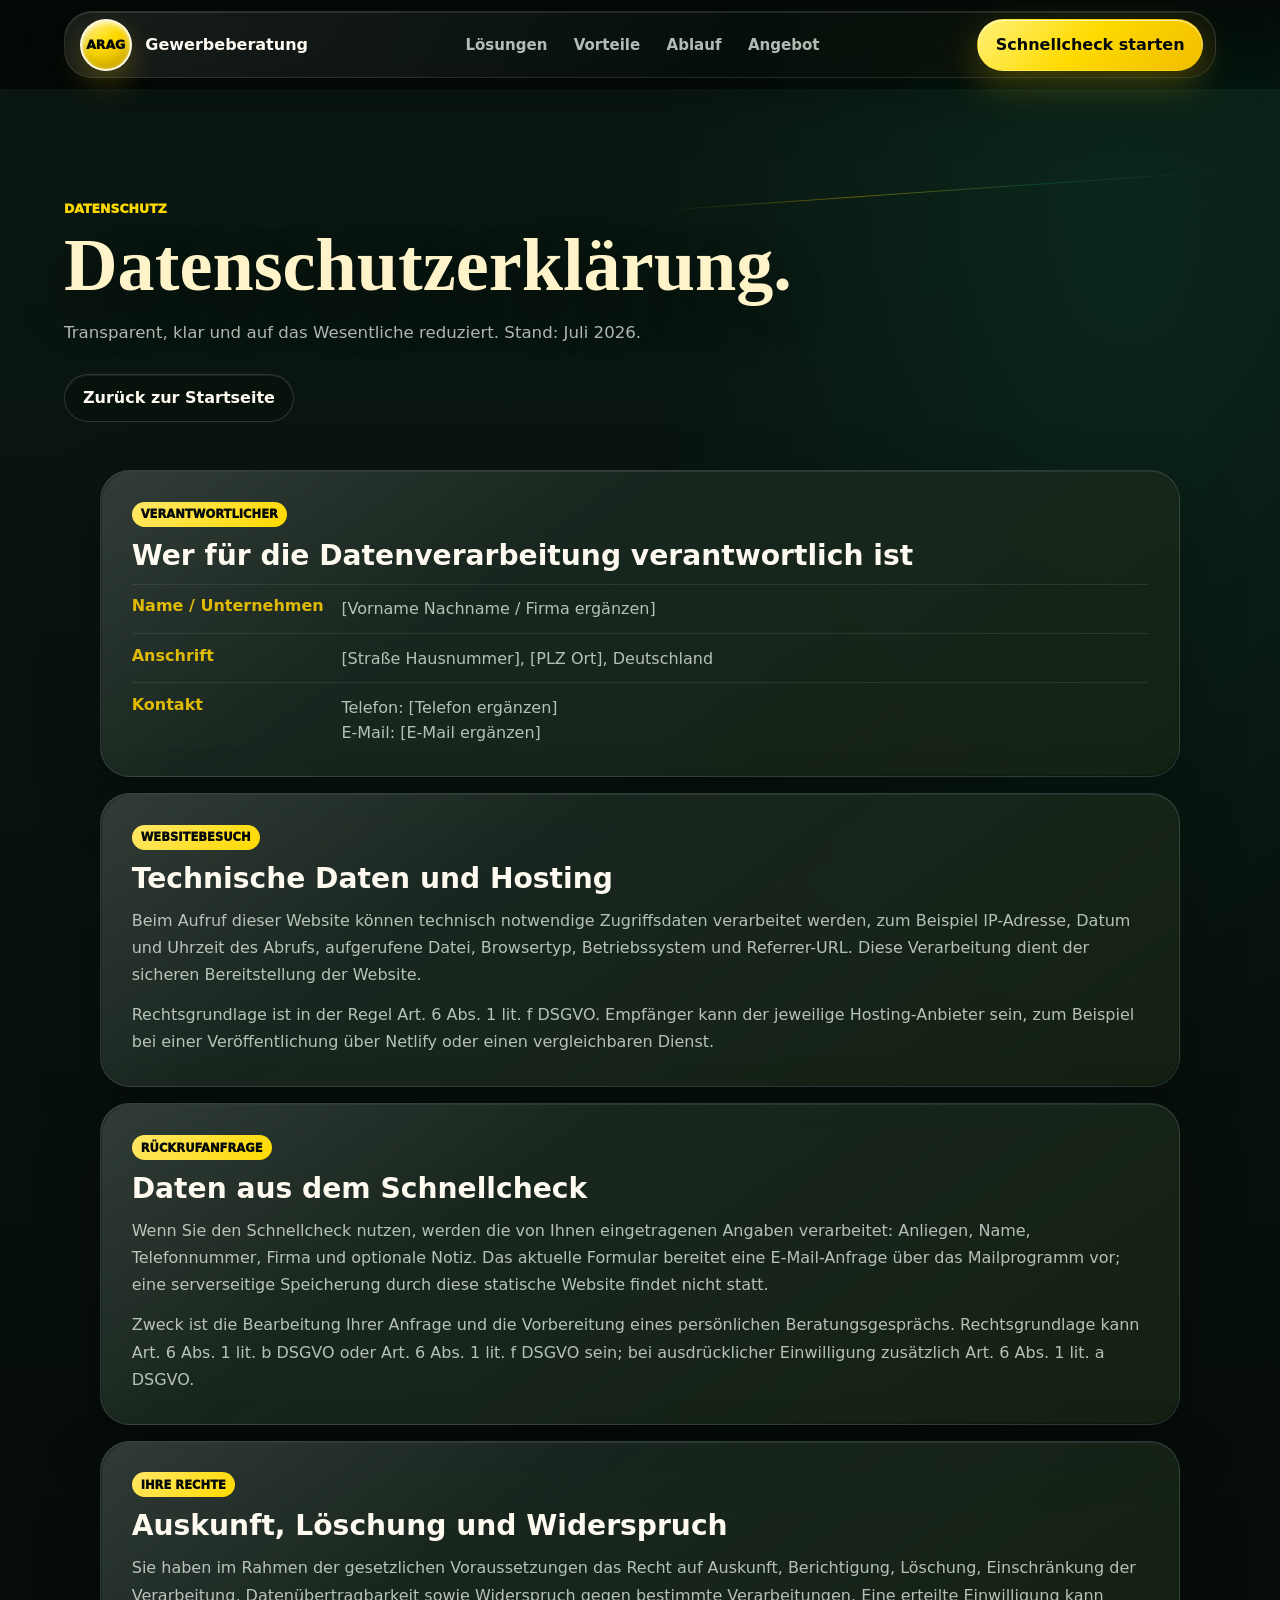
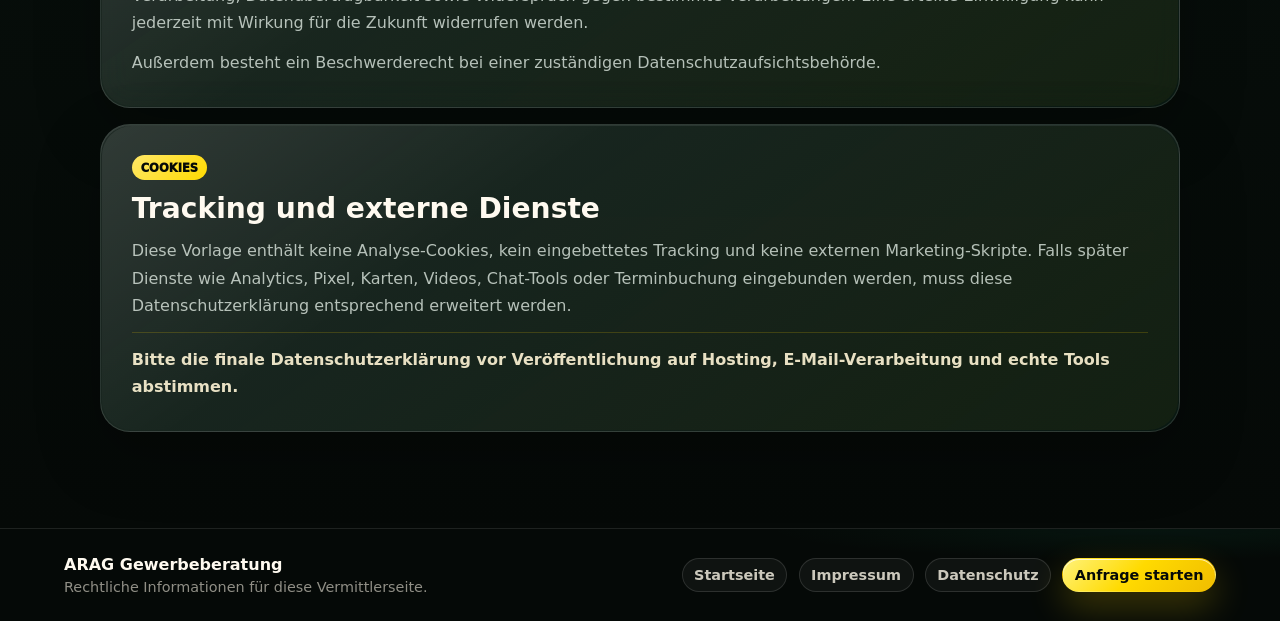
==== datenschutz.html @ 994d126a "Add files via upload" ====
<!doctype html>
<html lang="de">
  <head>
    <meta charset="utf-8" />
    <meta name="viewport" content="width=device-width, initial-scale=1" />
    <title>Datenschutz | ARAG Gewerbeberatung</title>
    <meta name="description" content="Datenschutzhinweise der ARAG Gewerbeberatung für Websitebesuch und Rückrufanfrage." />
    <link rel="icon" href="data:," />
    <link rel="stylesheet" href="styles.css" />
    <script>document.documentElement.classList.add("js");</script>
  </head>
  <body class="legal-page">
    <header class="site-header" data-elevate>
      <nav class="nav" aria-label="Hauptnavigation">
        <a class="brand" href="index.html#start" aria-label="Startseite">
          <span class="brand-mark">ARAG</span>
          <span class="brand-copy">Gewerbeberatung</span>
        </a>
        <button class="menu-toggle" type="button" aria-expanded="false" aria-controls="nav-links" aria-label="Menü öffnen">
          <span></span>
          <span></span>
          <span></span>
        </button>
        <div class="nav-links" id="nav-links">
          <a href="index.html#loesungen">Lösungen</a>
          <a href="index.html#vorteile">Vorteile</a>
          <a href="index.html#ablauf">Ablauf</a>
          <a href="index.html#anfrage">Angebot</a>
        </div>
        <a class="nav-cta" href="index.html#anfrage">Schnellcheck starten</a>
      </nav>
    </header>

    <main class="legal-main">
      <section class="legal-hero" aria-labelledby="legal-title">
        <p class="eyebrow reveal">Datenschutz</p>
        <h1 id="legal-title" class="reveal">Datenschutzerklärung.</h1>
        <p class="reveal">Transparent, klar und auf das Wesentliche reduziert. Stand: Juli 2026.</p>
        <a class="button ghost reveal" href="index.html#start">Zurück zur Startseite</a>
      </section>

      <section class="legal-content" aria-label="Datenschutzhinweise">
        <div class="legal-shell">
          <article class="legal-card reveal">
            <span class="legal-kicker">Verantwortlicher</span>
            <h2>Wer für die Datenverarbeitung verantwortlich ist</h2>
            <dl class="legal-list">
              <div><dt>Name / Unternehmen</dt><dd>[Vorname Nachname / Firma ergänzen]</dd></div>
              <div><dt>Anschrift</dt><dd>[Straße Hausnummer], [PLZ Ort], Deutschland</dd></div>
              <div><dt>Kontakt</dt><dd>Telefon: [Telefon ergänzen]<br />E-Mail: [E-Mail ergänzen]</dd></div>
            </dl>
          </article>

          <article class="legal-card reveal">
            <span class="legal-kicker">Websitebesuch</span>
            <h2>Technische Daten und Hosting</h2>
            <p>Beim Aufruf dieser Website können technisch notwendige Zugriffsdaten verarbeitet werden, zum Beispiel IP-Adresse, Datum und Uhrzeit des Abrufs, aufgerufene Datei, Browsertyp, Betriebssystem und Referrer-URL. Diese Verarbeitung dient der sicheren Bereitstellung der Website.</p>
            <p>Rechtsgrundlage ist in der Regel Art. 6 Abs. 1 lit. f DSGVO. Empfänger kann der jeweilige Hosting-Anbieter sein, zum Beispiel bei einer Veröffentlichung über Netlify oder einen vergleichbaren Dienst.</p>
          </article>

          <article class="legal-card reveal">
            <span class="legal-kicker">Rückrufanfrage</span>
            <h2>Daten aus dem Schnellcheck</h2>
            <p>Wenn Sie den Schnellcheck nutzen, werden die von Ihnen eingetragenen Angaben verarbeitet: Anliegen, Name, Telefonnummer, Firma und optionale Notiz. Das aktuelle Formular bereitet eine E-Mail-Anfrage über das Mailprogramm vor; eine serverseitige Speicherung durch diese statische Website findet nicht statt.</p>
            <p>Zweck ist die Bearbeitung Ihrer Anfrage und die Vorbereitung eines persönlichen Beratungsgesprächs. Rechtsgrundlage kann Art. 6 Abs. 1 lit. b DSGVO oder Art. 6 Abs. 1 lit. f DSGVO sein; bei ausdrücklicher Einwilligung zusätzlich Art. 6 Abs. 1 lit. a DSGVO.</p>
          </article>

          <article class="legal-card reveal">
            <span class="legal-kicker">Ihre Rechte</span>
            <h2>Auskunft, Löschung und Widerspruch</h2>
            <p>Sie haben im Rahmen der gesetzlichen Voraussetzungen das Recht auf Auskunft, Berichtigung, Löschung, Einschränkung der Verarbeitung, Datenübertragbarkeit sowie Widerspruch gegen bestimmte Verarbeitungen. Eine erteilte Einwilligung kann jederzeit mit Wirkung für die Zukunft widerrufen werden.</p>
            <p>Außerdem besteht ein Beschwerderecht bei einer zuständigen Datenschutzaufsichtsbehörde.</p>
          </article>

          <article class="legal-card reveal">
            <span class="legal-kicker">Cookies</span>
            <h2>Tracking und externe Dienste</h2>
            <p>Diese Vorlage enthält keine Analyse-Cookies, kein eingebettetes Tracking und keine externen Marketing-Skripte. Falls später Dienste wie Analytics, Pixel, Karten, Videos, Chat-Tools oder Terminbuchung eingebunden werden, muss diese Datenschutzerklärung entsprechend erweitert werden.</p>
            <p class="legal-note">Bitte die finale Datenschutzerklärung vor Veröffentlichung auf Hosting, E-Mail-Verarbeitung und echte Tools abstimmen.</p>
          </article>
        </div>
      </section>
    </main>

    <footer class="site-footer" id="kontakt">
      <div>
        <strong>ARAG Gewerbeberatung</strong>
        <span>Rechtliche Informationen für diese Vermittlerseite.</span>
      </div>
      <nav class="footer-links" aria-label="Rechtliches und Kontakt">
        <a href="index.html#start">Startseite</a>
        <a href="impressum.html">Impressum</a>
        <a href="datenschutz.html">Datenschutz</a>
        <a class="footer-cta" href="index.html#anfrage">Anfrage starten</a>
      </nav>
    </footer>

    <script src="script.js"></script>
  </body>
</html>
---- styles.css ----
:root {
  --yellow: #ffd200;
  --yellow-deep: #d7ad00;
  --ink: #080b0a;
  --night: #101412;
  --charcoal: #171d1a;
  --graphite: #202724;
  --forest: #243c34;
  --bronze: #9f8550;
  --paper: #f5f0e2;
  --paper-soft: #e6ddc8;
  --champagne: #fff5d6;
  --muted: rgba(245, 240, 226, 0.68);
  --muted-dark: rgba(8, 11, 10, 0.62);
  --line: rgba(245, 240, 226, 0.13);
  --line-dark: rgba(8, 11, 10, 0.13);
  --danger: #b3544b;
  --shadow: 0 28px 90px rgba(0, 0, 0, 0.36);
  --deep-shadow: 0 38px 120px rgba(0, 0, 0, 0.48);
  --metal-shadow: inset 0 1px 0 rgba(255, 255, 255, 0.1), 0 28px 90px rgba(0, 0, 0, 0.32);
  --form-shadow: 0 34px 110px rgba(0, 0, 0, 0.44);
  --glass: rgba(245, 240, 226, 0.068);
  --glass-strong: rgba(245, 240, 226, 0.105);
  --gold-line: rgba(255, 210, 0, 0.32);
  --radius: 22px;
  --radius-lg: 34px;
  --radius-xl: 46px;
  --page-progress-scale: 0;
}

* {
  box-sizing: border-box;
}

html {
  scroll-behavior: smooth;
}

body {
  position: relative;
  min-height: 100vh;
  margin: 0;
  color: var(--paper);
  background:
    linear-gradient(115deg, rgba(255, 210, 0, 0.07), transparent 18rem),
    linear-gradient(245deg, rgba(155, 34, 45, 0.08), transparent 28rem),
    linear-gradient(180deg, #060807 0%, #111713 38%, #080b0a 100%);
  font-family: Inter, ui-sans-serif, system-ui, -apple-system, BlinkMacSystemFont, "Segoe UI", sans-serif;
  letter-spacing: 0;
}

body::before {
  position: fixed;
  inset: 0;
  z-index: 0;
  content: "";
  pointer-events: none;
  background:
    linear-gradient(120deg, transparent 0 36%, rgba(255, 210, 0, 0.022) 36% 36.25%, transparent 36.25% 100%),
    linear-gradient(150deg, transparent 0 58%, rgba(245, 240, 226, 0.022) 58% 58.16%, transparent 58.16% 100%),
    repeating-linear-gradient(90deg, rgba(245, 240, 226, 0.012) 0 1px, transparent 1px 108px);
  background-position: 0 0;
  opacity: 0.28;
  animation: ambientDrift 18s ease-in-out infinite alternate;
  mask-image: linear-gradient(180deg, rgba(0, 0, 0, 0.86), rgba(0, 0, 0, 0.26));
}

main,
.site-footer,
.sticky-cta {
  position: relative;
  z-index: 1;
}

a {
  color: inherit;
  text-decoration: none;
}

button,
input,
select,
textarea {
  font: inherit;
  letter-spacing: 0;
}

button {
  cursor: pointer;
}

img {
  display: block;
  max-width: 100%;
}

.site-header {
  position: sticky;
  top: 0;
  z-index: 20;
  padding: 0.7rem 5vw;
  border-bottom: 0;
  background: linear-gradient(180deg, rgba(8, 11, 10, 0.82), rgba(8, 11, 10, 0.32));
  backdrop-filter: blur(18px);
  transition: background 180ms ease, box-shadow 180ms ease, padding 180ms ease;
}

.site-header.is-elevated {
  background: linear-gradient(180deg, rgba(8, 11, 10, 0.96), rgba(8, 11, 10, 0.64));
  box-shadow: 0 18px 52px rgba(0, 0, 0, 0.32);
}

.nav {
  display: grid;
  grid-template-columns: auto 1fr auto;
  align-items: center;
  gap: 2rem;
  min-height: 66px;
  padding: 0.42rem 0.72rem 0.42rem 0.92rem;
  border: 1px solid rgba(245, 240, 226, 0.12);
  border-radius: 999px;
  background:
    linear-gradient(135deg, rgba(245, 240, 226, 0.085), rgba(245, 240, 226, 0.028)),
    rgba(8, 11, 10, 0.66);
  box-shadow: var(--metal-shadow);
}

.brand {
  display: inline-flex;
  align-items: center;
  gap: 0.85rem;
  min-width: 0;
  font-weight: 880;
}

.brand-mark {
  display: inline-grid;
  place-items: center;
  width: 52px;
  height: 52px;
  border: 2px solid rgba(255, 250, 230, 0.95);
  border-radius: 50%;
  color: var(--ink);
  background: linear-gradient(145deg, #fff1a8 0%, var(--yellow) 46%, #d7ad00 100%);
  box-shadow: inset 0 2px 5px rgba(255, 255, 255, 0.7), inset 0 -7px 14px rgba(8, 11, 10, 0.16), 0 18px 38px rgba(255, 210, 0, 0.2);
  font-size: 0.78rem;
  font-weight: 950;
}

.brand-copy {
  color: var(--paper);
}

.nav-links {
  display: flex;
  justify-content: center;
  gap: 1.65rem;
  color: rgba(245, 240, 226, 0.7);
  font-size: 0.94rem;
  font-weight: 760;
}

.nav-links a {
  padding: 0.65rem 0;
}

.nav-links a:hover {
  color: var(--yellow);
}

.button,
.nav-cta {
  position: relative;
  display: inline-flex;
  align-items: center;
  justify-content: center;
  min-height: 48px;
  padding: 0.86rem 1.12rem;
  overflow: hidden;
  border: 1px solid transparent;
  border-radius: 999px;
  font-weight: 860;
  transform: translateZ(0);
  transition: transform 180ms ease, box-shadow 180ms ease, background 180ms ease, border-color 180ms ease;
}

.button::before,
.nav-cta::before {
  position: absolute;
  inset: 1px auto 1px -45%;
  width: 42%;
  content: "";
  background: linear-gradient(90deg, transparent, rgba(255, 255, 255, 0.48), transparent);
  transform: skewX(-18deg);
  transition: transform 520ms ease;
}

.button.primary,
.nav-cta {
  color: var(--ink);
  background: linear-gradient(135deg, #fff2a8, var(--yellow) 48%, #d9ae00);
  box-shadow: inset 0 1px 0 rgba(255, 255, 255, 0.62), 0 18px 42px rgba(255, 210, 0, 0.22);
}

.button.ghost {
  color: var(--paper);
  border-color: rgba(245, 240, 226, 0.16);
  background: linear-gradient(135deg, rgba(245, 240, 226, 0.09), rgba(245, 240, 226, 0.035));
  box-shadow: inset 0 1px 0 rgba(255, 255, 255, 0.07);
}

.button:hover,
.nav-cta:hover {
  transform: translateY(-2px);
}

.button:hover::before,
.nav-cta:hover::before {
  transform: translateX(360%) skewX(-18deg);
}

.button:focus-visible,
.nav-cta:focus-visible,
.brand:focus-visible,
.choice:focus-visible,
.toggle:focus-visible,
.menu-toggle:focus-visible,
input:focus-visible,
select:focus-visible,
textarea:focus-visible,
summary:focus-visible {
  outline: 3px solid rgba(255, 210, 0, 0.62);
  outline-offset: 3px;
}

.menu-toggle {
  display: none;
  width: 46px;
  height: 46px;
  padding: 0;
  border: 1px solid var(--line);
  border-radius: 18px;
  background: rgba(245, 240, 226, 0.08);
}

.menu-toggle span {
  display: block;
  width: 20px;
  height: 2px;
  margin: 4px auto;
  background: var(--paper);
}

.hero {
  position: relative;
  min-height: calc(100svh - 78px);
  padding: 5.2rem 5vw 4rem;
  overflow: hidden;
  isolation: isolate;
  perspective: 1200px;
}

.hero::before {
  position: absolute;
  top: 15%;
  right: -2vw;
  z-index: -1;
  width: min(390px, 30vw);
  height: min(470px, 54vh);
  content: "";
  border: 1px solid rgba(255, 210, 0, 0.18);
  border-radius: 48px;
  background:
    linear-gradient(135deg, rgba(255, 210, 0, 0.1), transparent 28%),
    linear-gradient(155deg, rgba(245, 240, 226, 0.09), rgba(245, 240, 226, 0.018));
  box-shadow: inset 0 1px 0 rgba(255, 255, 255, 0.1), 0 42px 120px rgba(0, 0, 0, 0.34);
  opacity: 0.22;
  pointer-events: none;
  transform: rotateY(-25deg) rotateX(8deg) translate3d(0, 0, 0);
  animation: floatPlate 8s ease-in-out infinite;
}

.hero::after {
  position: absolute;
  right: 0;
  bottom: 0;
  left: 0;
  z-index: -1;
  height: 36%;
  content: "";
  background: linear-gradient(180deg, transparent, rgba(8, 11, 10, 0.84));
  pointer-events: none;
}

.hero-picture,
.hero-picture img,
.hero-shade {
  position: absolute;
  inset: 0;
}

.hero-picture {
  z-index: -3;
}

.hero-picture img {
  width: 100%;
  height: 100%;
  object-fit: cover;
  object-position: 67% 66%;
  filter: saturate(0.95) contrast(1.03);
  animation: heroBreath 18s ease-in-out infinite alternate;
}

.hero-shade {
  z-index: -2;
  background:
    linear-gradient(90deg, rgba(8, 11, 10, 0.96) 0%, rgba(8, 11, 10, 0.82) 42%, rgba(8, 11, 10, 0.4) 72%, rgba(8, 11, 10, 0.14) 100%),
    linear-gradient(0deg, rgba(8, 11, 10, 0.76), transparent 52%);
}

.hero-grid {
  display: grid;
  grid-template-columns: minmax(0, 0.58fr) minmax(280px, 0.34fr);
  gap: 2rem;
  align-items: center;
  min-height: calc(100svh - 180px);
}

.hero-content {
  width: min(760px, 100%);
}

.eyebrow {
  margin: 0 0 1rem;
  color: var(--yellow);
  font-size: 0.78rem;
  font-weight: 950;
  text-transform: uppercase;
}

.hero h1,
.section h2,
.hero-panel h2 {
  margin: 0;
  font-family: "Bodoni 72", Didot, "Iowan Old Style", Georgia, "Times New Roman", serif;
  font-weight: 650;
  letter-spacing: 0;
}

.hero h1 {
  max-width: 10.6ch;
  color: var(--champagne);
  font-size: clamp(3.4rem, 6.6vw, 7.15rem);
  line-height: 0.88;
  text-shadow: 0 18px 54px rgba(0, 0, 0, 0.56), 0 1px 0 rgba(255, 255, 255, 0.12);
  text-wrap: balance;
}

.hero-lead {
  max-width: 32rem;
  margin: 1.2rem 0 0;
  color: rgba(245, 240, 226, 0.78);
  font-size: clamp(1.05rem, 1.7vw, 1.18rem);
  line-height: 1.45;
}

.hero-actions {
  display: flex;
  flex-wrap: wrap;
  gap: 0.8rem;
  margin-top: 2rem;
}

.hero-facts {
  display: flex;
  flex-wrap: wrap;
  gap: 0.5rem;
  margin-top: 1.35rem;
}

.hero-facts span {
  padding: 0.46rem 0.68rem;
  border: 1px solid var(--line);
  border-radius: 999px;
  color: rgba(245, 240, 226, 0.82);
  background: rgba(245, 240, 226, 0.06);
  font-size: 0.86rem;
  font-weight: 760;
}

.hero-panel {
  position: relative;
  display: flex;
  flex-direction: column;
  justify-content: center;
  padding: 1.25rem;
  overflow: hidden;
  border: 1px solid rgba(245, 240, 226, 0.16);
  border-radius: var(--radius-lg);
  background:
    linear-gradient(145deg, rgba(245, 240, 226, 0.14), rgba(245, 240, 226, 0.04)),
    rgba(17, 22, 19, 0.66);
  box-shadow: var(--deep-shadow);
  backdrop-filter: blur(22px);
  transform-style: preserve-3d;
}

.hero-panel::before {
  position: absolute;
  inset: 0;
  content: "";
  border-radius: inherit;
  background: linear-gradient(120deg, transparent 0%, rgba(255, 210, 0, 0.12) 38%, transparent 72%);
  transform: translateX(-120%);
  animation: panelShine 7s ease-in-out infinite;
  pointer-events: none;
}

.hero-panel span,
.summary-pill {
  display: inline-flex;
  width: fit-content;
  margin-bottom: 0.9rem;
  padding: 0.34rem 0.56rem;
  border-radius: 999px;
  color: var(--ink);
  background: var(--yellow);
  font-size: 0.72rem;
  font-weight: 950;
  text-transform: uppercase;
}

.hero-panel h2 {
  position: relative;
  font-size: 1.82rem;
  line-height: 1.05;
}

.hero-panel-stats {
  position: relative;
  display: grid;
  grid-template-columns: repeat(2, minmax(0, 1fr));
  gap: 0.65rem;
  margin: 1.15rem 0;
}

.hero-panel-stats strong {
  display: flex;
  align-items: center;
  min-height: 74px;
  padding: 0.85rem;
  border: 1px solid var(--line);
  border-radius: 20px;
  color: rgba(245, 240, 226, 0.86);
  background: rgba(245, 240, 226, 0.055);
  font-size: 0.92rem;
  line-height: 1.25;
}

.hero-panel a {
  position: relative;
  display: inline-flex;
  color: var(--yellow);
  font-weight: 920;
}

.trust-band {
  position: relative;
  z-index: 3;
  display: grid;
  grid-template-columns: repeat(3, minmax(0, 1fr));
  gap: 0.78rem;
  width: min(1760px, calc(100% - 10vw));
  margin: -2.25rem auto 0;
  padding: 0.78rem;
  border: 1px solid rgba(245, 240, 226, 0.14);
  border-radius: var(--radius-xl);
  background:
    linear-gradient(135deg, rgba(245, 240, 226, 0.1), rgba(245, 240, 226, 0.028)),
    rgba(16, 20, 18, 0.84);
  box-shadow: var(--metal-shadow);
  backdrop-filter: blur(20px);
  transform: translateZ(0);
}

.trust-item {
  position: relative;
  display: flex;
  flex-direction: column;
  justify-content: center;
  min-height: 118px;
  padding: 1.25rem;
  overflow: hidden;
  border: 1px solid rgba(245, 240, 226, 0.09);
  border-radius: calc(var(--radius-lg) - 8px);
  background: linear-gradient(135deg, rgba(245, 240, 226, 0.082), rgba(245, 240, 226, 0.03));
}

.trust-item::before {
  position: absolute;
  inset: 0;
  content: "";
  background: linear-gradient(125deg, rgba(255, 210, 0, 0.11), transparent 38%, rgba(255, 255, 255, 0.04));
  opacity: 0;
  transition: opacity 220ms ease;
  pointer-events: none;
}

.trust-item:hover::before {
  opacity: 1;
}

.trust-item:last-child {
  border-right: 1px solid rgba(245, 240, 226, 0.075);
}

.trust-item strong {
  display: block;
  margin-bottom: 0.42rem;
  color: var(--paper);
  font-size: 1.05rem;
}

.trust-item span {
  color: var(--muted);
  line-height: 1.48;
}

.section {
  padding: 6rem 5vw;
  scroll-margin-top: 92px;
}

#anfrage {
  scroll-margin-top: 88px;
}

.section-heading {
  display: grid;
  grid-template-columns: minmax(180px, 0.3fr) minmax(0, 0.7fr);
  gap: 2rem;
  align-items: center;
  margin-bottom: 2rem;
}

.section h2 {
  max-width: 900px;
  font-size: clamp(2.35rem, 4.2vw, 4.35rem);
  line-height: 0.98;
}

.solutions-section {
  position: relative;
  overflow: hidden;
  background:
    linear-gradient(180deg, rgba(16, 20, 18, 0.98), rgba(8, 11, 10, 0.98) 54%, rgba(15, 20, 17, 0.98));
}

.solutions-section::before {
  position: absolute;
  inset: 4.2rem 6vw auto;
  height: 280px;
  content: "";
  background: linear-gradient(90deg, rgba(255, 210, 0, 0.13), rgba(36, 60, 52, 0.24), rgba(245, 240, 226, 0.06));
  filter: blur(54px);
  opacity: 0.78;
  pointer-events: none;
}

.solutions-section > * {
  position: relative;
  z-index: 1;
}

.solutions-section .section-heading {
  margin-bottom: 2.75rem;
}

.solution-grid {
  display: grid;
  grid-template-columns: 1.08fr 0.92fr 1fr;
  gap: 1rem;
  align-items: stretch;
}

.solution-card {
  position: relative;
  display: flex;
  flex-direction: column;
  justify-content: center;
  min-height: 300px;
  padding: 1.55rem;
  overflow: hidden;
  border: 1px solid rgba(245, 240, 226, 0.135);
  border-radius: var(--radius-xl);
  background:
    linear-gradient(150deg, rgba(245, 240, 226, 0.12), rgba(245, 240, 226, 0.04)),
    rgba(20, 25, 22, 0.78);
  box-shadow: var(--metal-shadow);
  backdrop-filter: blur(12px);
  transform-style: preserve-3d;
  transition: transform 240ms cubic-bezier(0.2, 0.7, 0.2, 1), border-color 220ms ease, background 220ms ease, box-shadow 220ms ease;
}

.solution-card::before {
  position: absolute;
  inset: -1px;
  content: "";
  border-radius: inherit;
  background:
    linear-gradient(135deg, rgba(255, 210, 0, 0.18), transparent 32%, rgba(245, 240, 226, 0.07) 100%),
    linear-gradient(var(--beam-angle, 118deg), transparent 0 42%, rgba(255, 255, 255, 0.09) 48%, transparent 56% 100%);
  opacity: 0;
  transform: translateY(12px);
  transition: opacity 220ms ease, transform 220ms ease;
  pointer-events: none;
}

.solution-card::after {
  position: absolute;
  right: 1.55rem;
  bottom: 1.24rem;
  left: 1.55rem;
  height: 1px;
  content: "";
  background: linear-gradient(90deg, transparent, rgba(255, 210, 0, 0.58), transparent);
  transform: scaleX(0.2);
  transform-origin: left;
  transition: transform 260ms ease;
}

.solution-card:hover {
  border-color: rgba(255, 210, 0, 0.3);
  background:
    linear-gradient(150deg, rgba(255, 210, 0, 0.13), rgba(245, 240, 226, 0.052)),
    rgba(21, 27, 24, 0.84);
  box-shadow: 0 34px 90px rgba(0, 0, 0, 0.34);
  transform: translateY(-8px);
}

.solution-card:hover::before {
  opacity: 1;
  transform: translateY(0);
}

.solution-card:hover::after {
  transform: scaleX(1);
}

.solution-card:nth-child(1),
.solution-card:nth-child(4),
.solution-card:nth-child(5) {
  grid-column: span 2;
}

.solution-card:nth-child(1) h3,
.solution-card:nth-child(4) h3,
.solution-card:nth-child(5) h3 {
  max-width: 28rem;
}

.solution-card:nth-child(2),
.solution-card:nth-child(5) {
  transform: translateY(22px);
}

.solution-card:nth-child(2):hover,
.solution-card:nth-child(5):hover {
  transform: translateY(12px);
}

.solution-card:nth-child(3) {
  background:
    linear-gradient(150deg, rgba(255, 210, 0, 0.16), rgba(245, 240, 226, 0.05)),
    rgba(23, 29, 25, 0.86);
}

.solution-card span {
  position: relative;
  z-index: 1;
  display: inline-grid;
  place-items: center;
  width: 48px;
  height: 48px;
  margin-bottom: 2.1rem;
  border-radius: 50%;
  color: var(--ink);
  background: linear-gradient(135deg, var(--yellow), #fff0a8);
  box-shadow: 0 14px 30px rgba(255, 210, 0, 0.18);
  font-size: 0.82rem;
  font-weight: 950;
}

.solution-card h3,
.risk-item h3,
.process-card h3,
.summary-panel h3 {
  position: relative;
  z-index: 1;
  margin: 0;
  color: var(--paper);
  font-size: 1.24rem;
}

.solution-card h3 {
  max-width: 13rem;
  font-size: 1.36rem;
}

.solution-card p,
.risk-item p,
.process-card p,
.summary-panel p,
details p {
  position: relative;
  z-index: 1;
  margin: 0.72rem 0 0;
  color: var(--muted);
  line-height: 1.55;
}

.premium-section {
  position: relative;
  display: grid;
  grid-template-columns: minmax(0, 0.52fr) minmax(320px, 0.48fr);
  gap: 3rem;
  align-items: center;
  overflow: hidden;
  isolation: isolate;
  background:
    linear-gradient(120deg, rgba(255, 210, 0, 0.075), transparent 30%),
    linear-gradient(135deg, #19221e, #080b0a 78%);
}

.premium-section::before {
  position: absolute;
  inset: 16% -12% auto auto;
  z-index: -1;
  width: 52%;
  height: 54%;
  content: "";
  border: 1px solid rgba(245, 240, 226, 0.08);
  border-radius: var(--radius-xl);
  background: linear-gradient(145deg, rgba(245, 240, 226, 0.08), rgba(245, 240, 226, 0.016));
  transform: perspective(900px) rotateY(-28deg) rotateX(10deg);
}

.premium-copy p:not(.eyebrow),
.form-copy p {
  max-width: 44rem;
  margin: 1.2rem 0 0;
  color: var(--muted);
  line-height: 1.68;
}

.form-copy p {
  max-width: 31rem;
}

.benefit-list {
  display: grid;
  gap: 0.65rem;
  padding: 0.72rem;
  border: 1px solid rgba(245, 240, 226, 0.11);
  border-radius: var(--radius-xl);
  background: linear-gradient(145deg, rgba(245, 240, 226, 0.075), rgba(245, 240, 226, 0.026));
  box-shadow: var(--metal-shadow);
  backdrop-filter: blur(14px);
}

.benefit-row {
  display: grid;
  grid-template-columns: 80px 1fr;
  align-items: center;
  gap: 1rem;
  padding: 1.05rem 1rem;
  border: 1px solid rgba(245, 240, 226, 0.065);
  border-radius: calc(var(--radius-lg) - 10px);
  background: rgba(8, 11, 10, 0.18);
}

.benefit-row strong {
  color: var(--yellow);
}

.benefit-row span {
  color: rgba(245, 240, 226, 0.86);
  font-size: 1.1rem;
  line-height: 1.45;
}

.business-section,
.process-section,
.faq-section {
  position: relative;
  overflow: hidden;
  background:
    linear-gradient(180deg, rgba(11, 14, 13, 0.98), rgba(6, 8, 7, 0.99));
}

.business-section::before,
.process-section::before,
.faq-section::before {
  position: absolute;
  inset: 0;
  content: "";
  background: linear-gradient(118deg, transparent 0 34%, rgba(255, 210, 0, 0.035) 34% 34.4%, transparent 34.4% 100%);
  opacity: 0.8;
  pointer-events: none;
}

.business-section > *,
.process-section > *,
.faq-section > * {
  position: relative;
  z-index: 1;
}

.risk-grid {
  display: grid;
  grid-template-columns: repeat(4, minmax(0, 1fr));
  gap: 1rem;
}

.risk-item,
.process-card,
details {
  border: 1px solid rgba(245, 240, 226, 0.11);
  border-radius: var(--radius-lg);
  background:
    linear-gradient(145deg, rgba(245, 240, 226, 0.095), rgba(245, 240, 226, 0.035)),
    rgba(18, 23, 20, 0.76);
  box-shadow: var(--metal-shadow);
  transform-style: preserve-3d;
}

.risk-item {
  display: flex;
  flex-direction: column;
  justify-content: center;
  min-height: 210px;
  padding: 1.25rem;
  transition: transform 200ms ease, border-color 200ms ease, background 200ms ease;
}

.risk-item:hover {
  border-color: rgba(255, 210, 0, 0.24);
  background:
    linear-gradient(145deg, rgba(255, 210, 0, 0.1), rgba(245, 240, 226, 0.04)),
    rgba(18, 23, 20, 0.8);
  transform: translateY(-5px);
}

.process-section {
  padding-top: 4rem;
}

.process-grid {
  display: grid;
  grid-template-columns: repeat(3, minmax(0, 1fr));
  gap: 1rem;
}

.process-card {
  display: flex;
  flex-direction: column;
  justify-content: center;
  min-height: 230px;
  padding: 1.35rem;
  transition: transform 200ms ease, border-color 200ms ease, background 200ms ease;
}

.process-card:hover {
  border-color: rgba(255, 210, 0, 0.24);
  background:
    linear-gradient(145deg, rgba(255, 210, 0, 0.09), rgba(245, 240, 226, 0.04)),
    rgba(18, 23, 20, 0.82);
  transform: translateY(-5px);
}

.process-card span {
  display: inline-grid;
  place-items: center;
  width: 44px;
  height: 44px;
  margin-bottom: 1.65rem;
  border-radius: 50%;
  color: var(--ink);
  background: var(--yellow);
  font-weight: 950;
}

.form-section {
  display: grid;
  grid-template-columns: minmax(240px, 0.3fr) minmax(0, 0.7fr);
  gap: 2.2rem;
  align-items: center;
  background:
    linear-gradient(118deg, rgba(255, 210, 0, 0.055), transparent 30%),
    linear-gradient(135deg, rgba(28, 45, 39, 0.9), rgba(8, 11, 10, 0.98)),
    var(--ink);
}

.form-copy {
  position: sticky;
  top: 118px;
}

.form-points {
  display: flex;
  flex-wrap: wrap;
  gap: 0.5rem;
  margin: 1.35rem 0 0;
  padding: 0;
  list-style: none;
}

.form-points li {
  padding: 0.46rem 0.68rem;
  border: 1px solid var(--line);
  border-radius: 999px;
  color: rgba(245, 240, 226, 0.82);
  background: rgba(245, 240, 226, 0.06);
  font-size: 0.86rem;
  font-weight: 760;
}

.form-workspace {
  display: block;
  width: min(940px, 100%);
  margin-left: auto;
}

.quote-form {
  position: relative;
  padding: clamp(1rem, 2vw, 1.45rem);
  overflow: hidden;
  border: 1px solid rgba(255, 210, 0, 0.18);
  border-radius: var(--radius-xl);
  color: var(--ink);
  background:
    linear-gradient(180deg, rgba(255, 253, 247, 0.99), rgba(240, 235, 222, 0.99)),
    var(--paper);
  box-shadow: inset 0 1px 0 rgba(255, 255, 255, 0.86), 0 30px 84px rgba(0, 0, 0, 0.36);
  transform-style: preserve-3d;
}

.quote-form::before {
  position: absolute;
  inset: 0;
  height: 3px;
  content: "";
  background: linear-gradient(90deg, transparent, var(--yellow), rgba(36, 60, 52, 0.8), transparent);
  animation: formGlow 4.8s ease-in-out infinite;
}

.quote-form::after {
  display: none;
}

.form-header {
  position: relative;
  z-index: 1;
  display: flex;
  align-items: center;
  justify-content: space-between;
  gap: 1rem;
  margin-bottom: 1rem;
  padding: 0.8rem 0.9rem;
  border: 1px solid rgba(8, 11, 10, 0.08);
  border-radius: 24px;
  background: rgba(255, 255, 255, 0.46);
  box-shadow: inset 0 1px 0 rgba(255, 255, 255, 0.74);
}

.form-header span {
  color: var(--forest);
  font-size: 0.76rem;
  font-weight: 950;
  text-transform: uppercase;
}

.form-header strong {
  color: var(--ink);
  font-size: 0.98rem;
}

.simple-form .form-progress,
.simple-form .step-map {
  display: none;
}

.simple-form .form-step {
  display: block;
  padding-top: 0.92rem;
  animation: formSectionIn 480ms cubic-bezier(0.2, 0.7, 0.2, 1) both;
}

.simple-form .form-step + .form-step {
  margin-top: 0.92rem;
  border-top: 1px solid rgba(8, 11, 10, 0.09);
}

.simple-form .form-step:nth-of-type(2) {
  animation-delay: 60ms;
}

.simple-form .form-step:nth-of-type(3) {
  animation-delay: 120ms;
}

.simple-form .form-step:nth-of-type(4) {
  animation-delay: 180ms;
}

.simple-form legend {
  margin-bottom: 0.58rem;
  font-size: 1.04rem;
  font-weight: 900;
}

.simple-form .single-choice {
  grid-template-columns: repeat(5, minmax(0, 1fr));
}

.simple-form .multi-choice {
  grid-template-columns: repeat(3, minmax(0, 1fr));
}

.simple-form .choice,
.simple-form .toggle {
  min-height: 46px;
  padding: 0.66rem 0.72rem 0.66rem 2.45rem;
  border-radius: 16px;
  background: rgba(255, 250, 240, 0.74);
  font-size: 0.9rem;
  font-weight: 820;
}

.simple-form .choice::before,
.simple-form .toggle::before {
  left: 0.78rem;
  width: 22px;
  height: 22px;
  content: "";
}

.simple-form .choice.is-selected::after,
.simple-form .toggle.is-selected::after {
  position: absolute;
  left: 1.02rem;
  top: 50%;
  width: 5px;
  height: 9px;
  content: "";
  border-right: 2px solid var(--paper);
  border-bottom: 2px solid var(--paper);
  transform: translateY(-62%) rotate(45deg);
}

.simple-form .field-grid {
  gap: 0.62rem;
}

.simple-form label {
  gap: 0.34rem;
  font-size: 0.84rem;
}

.simple-form input,
.simple-form select {
  min-height: 44px;
}

.simple-form textarea {
  min-height: 74px;
}

.simple-form .range-field,
.simple-form .message-field,
.simple-form .consent {
  margin-top: 0.72rem;
}

.simple-form .form-actions {
  align-items: center;
  justify-content: flex-end;
  margin-top: 1rem;
}

.simple-form #prev-step,
.simple-form #next-step {
  display: none !important;
}

.simple-form #submit-form {
  display: inline-flex !important;
  min-width: 220px;
}


.summary-panel {
  display: none;
}

.form-progress {
  position: relative;
  z-index: 1;
  display: grid;
  gap: 0.58rem;
  margin-bottom: 1.1rem;
}

.progress-label {
  color: var(--muted-dark);
  font-size: 0.9rem;
  font-weight: 820;
}

.progress-track {
  display: block;
  height: 8px;
  overflow: hidden;
  border-radius: 999px;
  background: rgba(8, 11, 10, 0.1);
}

.progress-track span {
  display: block;
  width: 25%;
  height: 100%;
  background: linear-gradient(90deg, var(--yellow), #f7e082, var(--forest));
  box-shadow: 0 0 24px rgba(255, 210, 0, 0.45);
  transition: width 220ms ease;
}

.step-map {
  display: none;
}

.step-map span {
  display: grid;
  gap: 0.28rem;
  min-height: 54px;
  padding: 0.65rem 0.7rem;
  border: 1px solid rgba(8, 11, 10, 0.1);
  border-radius: 18px;
  color: rgba(8, 11, 10, 0.52);
  background: rgba(255, 250, 240, 0.56);
  font-size: 0.78rem;
  font-weight: 850;
  transition: color 180ms ease, background 180ms ease, border-color 180ms ease, transform 180ms ease;
}

.step-map span b {
  color: rgba(8, 11, 10, 0.34);
  font-size: 0.7rem;
}

.step-map span.is-active {
  color: var(--ink);
  border-color: rgba(255, 210, 0, 0.42);
  background: rgba(255, 210, 0, 0.22);
  transform: translateY(-1px);
}

.step-map span.is-active b {
  color: var(--yellow-deep);
}

.step-map span.is-complete {
  color: rgba(8, 11, 10, 0.68);
  border-color: rgba(36, 60, 52, 0.24);
  background: rgba(36, 60, 52, 0.08);
}

.step-map span.is-complete b {
  color: var(--forest);
}

fieldset {
  min-width: 0;
  margin: 0;
  padding: 0;
  border: 0;
}

.form-step {
  display: none;
  position: relative;
  z-index: 1;
  animation: stepIn 320ms cubic-bezier(0.2, 0.7, 0.2, 1) both;
}

.form-step.is-active {
  display: block;
}

legend {
  margin-bottom: 0.9rem;
  font-family: Inter, ui-sans-serif, system-ui, -apple-system, BlinkMacSystemFont, "Segoe UI", sans-serif;
  font-size: clamp(1.25rem, 2.2vw, 1.55rem);
  font-weight: 860;
  line-height: 1.16;
}

.choice-grid {
  display: grid;
  grid-template-columns: repeat(2, minmax(0, 1fr));
  gap: 0.58rem;
}

.choice,
.toggle {
  position: relative;
  display: flex;
  align-items: center;
  min-height: 58px;
  padding: 0.82rem 0.95rem 0.82rem 3.05rem;
  border: 1px solid rgba(8, 11, 10, 0.1);
  border-radius: 18px;
  color: var(--ink);
  background: rgba(255, 250, 240, 0.82);
  font-weight: 820;
  line-height: 1.18;
  text-align: left;
  box-shadow: 0 10px 22px rgba(8, 11, 10, 0.035);
  transition: transform 180ms ease, border-color 180ms ease, background 180ms ease, box-shadow 180ms ease;
}

.choice::before,
.toggle::before {
  position: absolute;
  left: 0.85rem;
  top: 50%;
  display: grid;
  place-items: center;
  width: 28px;
  height: 28px;
  content: attr(data-icon);
  border: 1px solid rgba(8, 11, 10, 0.12);
  border-radius: 50%;
  color: rgba(8, 11, 10, 0.48);
  background: rgba(8, 11, 10, 0.035);
  font-size: 0.66rem;
  font-weight: 950;
  transform: translateY(-50%);
}

.choice:hover,
.toggle:hover {
  transform: translateY(-2px);
  border-color: rgba(255, 210, 0, 0.44);
  box-shadow: 0 14px 28px rgba(8, 11, 10, 0.075);
}

.choice.is-selected,
.toggle.is-selected {
  border-color: rgba(8, 11, 10, 0.16);
  background: linear-gradient(135deg, var(--yellow), #ffe680);
  box-shadow: 0 14px 28px rgba(215, 173, 0, 0.2);
}

.choice.is-selected::before,
.toggle.is-selected::before {
  color: var(--paper);
  border-color: rgba(8, 11, 10, 0.18);
  background: var(--ink);
}

.choice.just-selected,
.toggle.just-selected {
  animation: choicePop 360ms cubic-bezier(0.2, 0.8, 0.2, 1);
}

.field-grid {
  display: grid;
  grid-template-columns: repeat(2, minmax(0, 1fr));
  gap: 0.72rem;
}

label {
  display: grid;
  gap: 0.42rem;
  color: rgba(8, 11, 10, 0.76);
  font-size: 0.9rem;
  font-weight: 800;
}

input,
select,
textarea {
  width: 100%;
  border: 1px solid var(--line-dark);
  border-radius: 18px;
  color: var(--ink);
  background: rgba(255, 250, 240, 0.86);
  transition: border-color 180ms ease, box-shadow 180ms ease, background 180ms ease;
}

input,
select {
  min-height: 48px;
  padding: 0 0.8rem;
}

textarea {
  padding: 0.8rem;
  resize: vertical;
}

input:hover,
select:hover,
textarea:hover,
input:focus,
select:focus,
textarea:focus {
  border-color: rgba(255, 210, 0, 0.55);
  background: #fffdf7;
  box-shadow: 0 0 0 4px rgba(255, 210, 0, 0.1);
}

.range-field,
.message-field,
.consent {
  margin-top: 1rem;
}

.range-field > div {
  display: flex;
  justify-content: space-between;
  gap: 1rem;
  margin-bottom: 0.45rem;
}

.range-field label {
  display: block;
}

output {
  color: var(--forest);
  font-weight: 950;
}

input[type="range"] {
  height: 34px;
  padding: 0;
  accent-color: var(--forest);
  background: transparent;
}

.toggle-row {
  display: grid;
  grid-template-columns: repeat(2, minmax(0, 1fr));
  gap: 0.58rem;
  margin-top: 0.82rem;
}

.consent {
  grid-template-columns: auto 1fr;
  align-items: start;
  color: var(--muted-dark);
  font-weight: 650;
  line-height: 1.42;
}

.consent input {
  width: 20px;
  min-height: 20px;
  margin-top: 0.08rem;
  accent-color: var(--forest);
}

.form-actions {
  display: flex;
  flex-wrap: wrap;
  gap: 0.7rem;
  margin-top: 1.25rem;
}

.form-actions .button.ghost {
  color: var(--ink);
  border-color: var(--line-dark);
  background: transparent;
}

#prev-step,
#submit-form {
  display: none;
}

.form-note {
  min-height: 1.35rem;
  margin: 0.9rem 0 0;
  color: var(--forest);
  font-weight: 820;
}

.form-note.is-error {
  color: var(--danger);
}

.summary-panel p {
  margin: 0.6rem 0 0;
}

.summary-panel ul {
  display: grid;
  gap: 0.5rem;
  margin: 1rem 0;
  padding: 0;
  list-style: none;
}

.summary-panel ul.is-pulsing {
  animation: summaryPulse 420ms ease;
}

.summary-panel li {
  position: relative;
  padding-left: 1rem;
  color: rgba(245, 240, 226, 0.86);
  font-size: 0.92rem;
  line-height: 1.35;
}

.summary-panel li::before {
  position: absolute;
  left: 0;
  top: 0.54rem;
  width: 5px;
  height: 5px;
  content: "";
  border-radius: 50%;
  background: var(--yellow);
}

.summary-code {
  display: flex;
  align-items: center;
  justify-content: space-between;
  gap: 0.7rem;
  padding-top: 0.85rem;
  border-top: 1px solid var(--line);
}

.summary-code span {
  color: rgba(245, 240, 226, 0.58);
  font-size: 0.82rem;
  font-weight: 800;
}

.mailto-link {
  display: inline-flex;
  margin-top: 1rem;
  color: var(--yellow);
  font-weight: 920;
}

.faq-grid {
  display: grid;
  gap: 0.8rem;
  max-width: 980px;
  margin-left: auto;
}

details {
  display: grid;
  align-content: center;
  padding: 1rem 1.1rem;
  overflow: hidden;
}

summary {
  cursor: pointer;
  color: var(--paper);
  font-weight: 880;
}

details[open] {
  background: rgba(245, 240, 226, 0.07);
}

.site-footer {
  display: flex;
  justify-content: space-between;
  gap: 1rem;
  padding: 1.6rem 5vw;
  border-top: 1px solid var(--line);
  background: var(--ink);
}

.site-footer div {
  display: grid;
  gap: 0.35rem;
}

.site-footer span {
  color: rgba(245, 240, 226, 0.58);
  font-size: 0.9rem;
}

.site-footer a {
  align-self: center;
  color: var(--yellow);
  font-weight: 950;
}

.sticky-cta {
  position: fixed;
  right: 1rem;
  bottom: 1rem;
  z-index: 18;
  display: none;
  padding: 0.82rem 1rem;
  border-radius: 999px;
  color: var(--ink);
  background: var(--yellow);
  box-shadow: 0 16px 38px rgba(0, 0, 0, 0.28);
  font-weight: 950;
  opacity: 0;
  pointer-events: none;
  transform: translateY(10px);
  transition: opacity 180ms ease, transform 180ms ease;
}

.sticky-cta.is-visible {
  opacity: 1;
  pointer-events: auto;
  transform: translateY(0);
}

body.is-form-view .sticky-cta {
  display: none !important;
}

.reveal {
  opacity: 0;
  transform: translateY(18px);
  transition: opacity 560ms ease, transform 560ms ease;
}

.reveal.is-visible {
  opacity: 1;
  transform: translateY(0);
}

@keyframes ambientDrift {
  from {
    background-position: 0 0;
  }
  to {
    background-position: 72px 34px;
  }
}

@keyframes heroBreath {
  from {
    transform: scale(1);
  }
  to {
    transform: scale(1.035);
  }
}

@keyframes formSectionIn {
  from {
    opacity: 0;
    transform: translateY(8px);
  }
  to {
    opacity: 1;
    transform: translateY(0);
  }
}

@keyframes stepIn {
  from {
    opacity: 0;
    transform: translateX(18px) scale(0.985);
  }
  to {
    opacity: 1;
    transform: translateX(0);
  }
}

@keyframes panelShine {
  0%,
  62% {
    transform: translateX(-120%);
  }
  100% {
    transform: translateX(120%);
  }
}

@keyframes formGlow {
  0%,
  100% {
    transform: translateX(-45%);
    opacity: 0.5;
  }
  50% {
    transform: translateX(45%);
    opacity: 1;
  }
}

@keyframes choicePop {
  0% {
    transform: scale(0.98);
  }
  55% {
    transform: scale(1.015);
  }
  100% {
    transform: scale(1);
  }
}

@keyframes summaryPulse {
  0% {
    transform: translateY(4px);
    opacity: 0.64;
  }
  100% {
    transform: translateY(0);
    opacity: 1;
  }
}


.tilt-surface {
  --tilt-x: 0deg;
  --tilt-y: 0deg;
  --lift-y: 0px;
  --base-y: 0px;
  backface-visibility: hidden;
  transform: perspective(1100px) translate3d(0, calc(var(--base-y) + var(--lift-y)), 0) rotateX(var(--tilt-x)) rotateY(var(--tilt-y));
  transform-style: preserve-3d;
  will-change: transform;
}

.reveal.is-visible.tilt-surface {
  transform: perspective(1100px) translate3d(0, calc(var(--base-y) + var(--lift-y)), 0) rotateX(var(--tilt-x)) rotateY(var(--tilt-y));
}

.tilt-surface.is-tilting {
  transition-duration: 90ms;
}

.reveal.tilt-surface:not(.is-visible) {
  transform: translateY(18px);
}

.tilt-surface.solution-card:hover,
.tilt-surface.risk-item:hover,
.tilt-surface.process-card:hover,
.tilt-surface.trust-item:hover,
.tilt-surface.quote-form:hover,
.tilt-surface.hero-panel:hover,
details.tilt-surface:hover {
  --lift-y: -7px;
}

.solution-card:nth-child(2),
.solution-card:nth-child(5) {
  --base-y: 22px;
}

.quote-form,
.hero-panel,
.solution-card,
.risk-item,
.process-card,
.trust-item,
details,
.benefit-list {
  outline: 1px solid transparent;
}

.quote-form::before,
.hero-panel::before {
  box-shadow: inset 0 1px 0 rgba(255, 255, 255, 0.1);
}

.section-heading .eyebrow {
  position: relative;
  width: fit-content;
}

.section-heading .eyebrow::after {
  position: absolute;
  top: 50%;
  left: calc(100% + 0.75rem);
  width: min(9vw, 92px);
  height: 1px;
  content: "";
  background: linear-gradient(90deg, var(--yellow), transparent);
}

.form-section {
  perspective: 1200px;
}

.form-workspace {
  transform: none;
  transform-origin: center right;
}

@keyframes floatPlate {
  0%,
  100% {
    transform: rotateY(-25deg) rotateX(8deg) translate3d(0, 0, 0);
  }
  50% {
    transform: rotateY(-21deg) rotateX(6deg) translate3d(-8px, 12px, 0);
  }
}

@media (prefers-reduced-motion: reduce) {
  *,
  *::before,
  *::after {
    scroll-behavior: auto !important;
    transition: none !important;
    animation: none !important;
  }

  .reveal {
    opacity: 1;
    transform: none;
  }
}

@media (max-width: 1120px) {
  .hero-grid,
  .premium-section,
  .form-section,
  .form-workspace {
    grid-template-columns: 1fr;
  }

  .hero-panel {
    max-width: 620px;
  }

  .solution-card:nth-child(1),
  .solution-card:nth-child(4),
  .solution-card:nth-child(5) {
    grid-column: auto;
  }

  .solution-card:nth-child(2),
  .solution-card:nth-child(5) {
    --base-y: 0px;
    transform: none;
  }

  .form-workspace {
    transform: none;
  }

  .solution-card:nth-child(2):hover,
  .solution-card:nth-child(5):hover {
    transform: translateY(-6px);
  }

  .form-copy {
    position: static;
  }

  .solution-grid,
  .risk-grid {
    grid-template-columns: repeat(2, minmax(0, 1fr));
  }
}

@media (max-width: 820px) {
  .nav {
    grid-template-columns: auto auto;
    min-height: 70px;
  }

  .brand-mark {
    width: 48px;
    height: 48px;
    font-size: 0.74rem;
  }

  .menu-toggle {
    display: block;
  }

  .nav-links {
    position: fixed;
    inset: 82px 5vw auto;
    display: none;
    flex-direction: column;
    gap: 0;
    padding: 0.65rem 1rem 1rem;
    border: 1px solid var(--line);
    border-radius: 26px;
    background: rgba(8, 11, 10, 0.98);
    box-shadow: 0 18px 36px rgba(0, 0, 0, 0.28);
  }

  .nav-links.is-open {
    display: flex;
  }

  .nav-links a {
    padding: 0.95rem 0;
  }

  .nav-cta {
    display: none;
  }

  .hero {
    min-height: auto;
    padding: 4.5rem 5vw 3rem;
  }

  .hero::before {
    display: none;
  }

  .hero-grid {
    min-height: auto;
  }

  .hero-picture img {
    object-position: 62% 64%;
  }

  .hero-shade {
    background:
      linear-gradient(180deg, rgba(8, 11, 10, 0.9) 0%, rgba(8, 11, 10, 0.72) 52%, rgba(8, 11, 10, 0.48) 100%),
      linear-gradient(90deg, rgba(8, 11, 10, 0.78), rgba(8, 11, 10, 0.18));
  }

  .hero h1 {
    max-width: 8.7ch;
    font-size: clamp(3rem, 12vw, 4.55rem);
  }

  .hero-actions .button {
    width: 100%;
  }

  .hero-actions .button.ghost {
    display: none;
  }

  .hero-panel {
    display: none;
  }

  .trust-band,
  .section-heading,
  .solution-grid,
  .risk-grid,
  .process-grid,
  .field-grid,
  .choice-grid,
  .toggle-row {
    grid-template-columns: 1fr;
  }

  .step-map {
    grid-template-columns: repeat(2, minmax(0, 1fr));
  }

  .step-map span {
    min-height: 48px;
    padding: 0.58rem 0.62rem;
  }

  .choice,
  .toggle {
    min-height: 62px;
  }

  .simple-form .single-choice,
  .simple-form .multi-choice,
  .simple-form .field-grid,
  .simple-form .toggle-row {
    grid-template-columns: 1fr;
  }

  .form-header {
    display: grid;
  }

  .simple-form #submit-form {
    width: 100%;
  }

  .trust-band {
    margin-top: -1.4rem;
    border-radius: var(--radius-lg);
  }

  .trust-item {
    min-height: auto;
    border-right: 1px solid rgba(245, 240, 226, 0.075);
    border-bottom: 1px solid rgba(245, 240, 226, 0.075);
  }

  .trust-item:last-child {
    border-bottom: 1px solid rgba(245, 240, 226, 0.075);
  }

  .section {
    padding: 4.2rem 5vw;
  }

  .solution-card {
    min-height: auto;
    border-radius: var(--radius-lg);
  }

  .solution-card span {
    margin-bottom: 2rem;
  }

  .risk-item,
  .process-card {
    min-height: auto;
  }

  .quote-form,
  .summary-panel {
    padding: 1rem;
  }

  .form-actions .button {
    flex: 1 1 100%;
  }

  .site-footer {
    display: grid;
  }

  .sticky-cta {
    display: inline-flex;
  }
}


/* Ultra simple callback form */
.form-workspace {
  width: min(660px, 100%);
}

.ultra-simple-form {
  width: 100%;
  padding: clamp(1rem, 2vw, 1.35rem);
  border-color: rgba(255, 210, 0, 0.14);
  border-radius: 34px;
  box-shadow: inset 0 1px 0 rgba(255, 255, 255, 0.86), 0 24px 70px rgba(0, 0, 0, 0.32);
  transform: none !important;
  transition: none;
}

.ultra-simple-form::before,
.ultra-simple-form::after {
  display: none;
}

.ultra-simple-form.tilt-surface,
.ultra-simple-form.tilt-surface:hover {
  --lift-y: 0px;
  --tilt-x: 0deg;
  --tilt-y: 0deg;
  transform: none !important;
}

.ultra-simple-form .form-header {
  margin-bottom: 0.9rem;
  padding: 0;
  border: 0;
  background: transparent;
  box-shadow: none;
}

.ultra-simple-form .form-header span {
  color: var(--forest);
  font-size: 0.75rem;
}

.ultra-simple-form .form-header strong {
  color: var(--ink);
  font-size: 1rem;
}

.quick-field-grid {
  position: relative;
  z-index: 1;
  display: grid;
  grid-template-columns: repeat(2, minmax(0, 1fr));
  gap: 0.72rem;
}

.ultra-simple-form label {
  gap: 0.34rem;
  color: rgba(8, 11, 10, 0.72);
  font-size: 0.84rem;
  font-weight: 820;
}

.ultra-simple-form input,
.ultra-simple-form select,
.ultra-simple-form textarea {
  min-height: 48px;
  border-color: rgba(8, 11, 10, 0.12);
  border-radius: 18px;
  background: rgba(255, 250, 240, 0.88);
  box-shadow: none;
  transition: border-color 140ms ease, box-shadow 140ms ease;
}

.ultra-simple-form textarea {
  min-height: 76px;
}

.ultra-simple-form input:hover,
.ultra-simple-form select:hover,
.ultra-simple-form textarea:hover {
  border-color: rgba(8, 11, 10, 0.12);
  background: rgba(255, 250, 240, 0.88);
  box-shadow: none;
}

.ultra-simple-form input:focus,
.ultra-simple-form select:focus,
.ultra-simple-form textarea:focus {
  border-color: rgba(255, 210, 0, 0.62);
  background: #fffdf7;
  box-shadow: 0 0 0 4px rgba(255, 210, 0, 0.11);
}

.ultra-simple-form .message-field,
.ultra-simple-form .consent {
  position: relative;
  z-index: 1;
  margin-top: 0.78rem;
}

.ultra-simple-form .consent {
  display: flex;
  align-items: flex-start;
  gap: 0.62rem;
  color: rgba(8, 11, 10, 0.62);
  font-size: 0.82rem;
  font-weight: 650;
}

.ultra-simple-form .consent input {
  flex: 0 0 auto;
  width: 18px;
  min-height: 18px;
  margin-top: 0.1rem;
}

.ultra-simple-form .form-actions {
  position: relative;
  z-index: 1;
  display: grid;
  margin-top: 0.95rem;
}

.ultra-simple-form #submit-form {
  display: inline-flex !important;
  width: 100%;
  min-height: 52px;
}

.ultra-simple-form .button::before {
  display: none;
}

.ultra-simple-form .button:hover,
.ultra-simple-form .button.primary:hover {
  transform: none;
  box-shadow: inset 0 1px 0 rgba(255, 255, 255, 0.62), 0 18px 42px rgba(255, 210, 0, 0.22);
}

.ultra-simple-form .form-note {
  margin-top: 0.76rem;
  text-align: center;
}

@media (max-width: 820px) {
  .quick-field-grid {
    grid-template-columns: 1fr;
  }

  .ultra-simple-form .form-header {
    display: grid;
    gap: 0.22rem;
  }
}



/* Premium scroll route */
.route-guide {
  position: fixed;
  top: 50%;
  right: max(0.65rem, 1.1vw);
  z-index: 15;
  display: grid;
  justify-items: center;
  gap: 0.68rem;
  width: 58px;
  padding: 0.82rem 0.38rem;
  border: 1px solid rgba(245, 240, 226, 0.14);
  border-radius: 999px;
  background:
    linear-gradient(150deg, rgba(245, 240, 226, 0.12), rgba(245, 240, 226, 0.035)),
    rgba(8, 11, 10, 0.7);
  box-shadow: inset 0 1px 0 rgba(255, 255, 255, 0.09), 0 28px 70px rgba(0, 0, 0, 0.36);
  backdrop-filter: blur(20px);
  transform: translateY(-50%) translateZ(0);
  transition: border-color 220ms ease, box-shadow 220ms ease, opacity 220ms ease;
}

.route-guide__label {
  color: rgba(245, 240, 226, 0.6);
  font-size: 0.58rem;
  font-weight: 950;
  line-height: 1;
  text-transform: uppercase;
  writing-mode: vertical-rl;
  transform: rotate(180deg);
}

.route-guide__steps {
  position: relative;
  display: grid;
  justify-items: center;
  gap: 0.46rem;
  padding: 0.18rem 0;
}

.route-guide__steps::before,
.route-guide__steps::after {
  position: absolute;
  top: 14px;
  bottom: 14px;
  left: 50%;
  width: 2px;
  content: "";
  border-radius: 999px;
  transform: translateX(-50%);
  pointer-events: none;
}

.route-guide__steps::before {
  background: rgba(245, 240, 226, 0.14);
}

.route-guide__steps::after {
  height: calc(100% - 28px);
  bottom: auto;
  background: linear-gradient(180deg, var(--yellow), rgba(255, 210, 0, 0.18));
  box-shadow: 0 0 20px rgba(255, 210, 0, 0.28);
  transform: translateX(-50%) scaleY(var(--page-progress-scale));
  transform-origin: top;
}

.route-guide__steps a {
  position: relative;
  z-index: 1;
  display: grid;
  place-items: center;
  width: 28px;
  height: 28px;
  border: 1px solid rgba(245, 240, 226, 0.14);
  border-radius: 50%;
  background:
    linear-gradient(145deg, rgba(245, 240, 226, 0.12), rgba(245, 240, 226, 0.03)),
    rgba(10, 13, 12, 0.88);
  box-shadow: inset 0 1px 0 rgba(255, 255, 255, 0.12), 0 12px 28px rgba(0, 0, 0, 0.24);
  transition: border-color 180ms ease, background 180ms ease, box-shadow 180ms ease, transform 180ms ease;
}

.route-guide__steps a::before {
  width: 8px;
  height: 8px;
  content: "";
  border-radius: 50%;
  background: rgba(245, 240, 226, 0.48);
  transition: background 180ms ease, transform 180ms ease, box-shadow 180ms ease;
}

.route-guide__steps a span {
  position: absolute;
  top: 50%;
  right: calc(100% + 0.7rem);
  padding: 0.38rem 0.58rem;
  border: 1px solid rgba(245, 240, 226, 0.13);
  border-radius: 999px;
  color: rgba(245, 240, 226, 0.88);
  background: rgba(8, 11, 10, 0.78);
  box-shadow: 0 16px 38px rgba(0, 0, 0, 0.3);
  font-size: 0.72rem;
  font-weight: 850;
  white-space: nowrap;
  opacity: 0;
  pointer-events: none;
  transform: translate(8px, -50%);
  transition: opacity 180ms ease, transform 180ms ease;
}

.route-guide__steps a.is-active,
.route-guide__steps a:hover,
.route-guide__steps a:focus-visible {
  border-color: rgba(255, 210, 0, 0.48);
  background: linear-gradient(145deg, rgba(255, 210, 0, 0.22), rgba(245, 240, 226, 0.055)), rgba(10, 13, 12, 0.92);
  box-shadow: inset 0 1px 0 rgba(255, 255, 255, 0.18), 0 0 0 5px rgba(255, 210, 0, 0.055), 0 14px 32px rgba(0, 0, 0, 0.28);
  transform: scale(1.04);
}

.route-guide__steps a.is-active::before,
.route-guide__steps a:hover::before,
.route-guide__steps a:focus-visible::before {
  background: var(--yellow);
  box-shadow: 0 0 18px rgba(255, 210, 0, 0.62);
  transform: scale(1.18);
}

.route-guide__steps a:hover span,
.route-guide__steps a:focus-visible span {
  opacity: 1;
  transform: translate(0, -50%);
}

.route-guide__progress {
  display: inline-flex;
  align-items: baseline;
  justify-content: center;
  min-width: 38px;
  padding: 0.32rem 0.2rem;
  border-radius: 999px;
  color: rgba(245, 240, 226, 0.72);
  background: rgba(245, 240, 226, 0.06);
  font-size: 0.58rem;
  font-weight: 850;
}

.route-guide__progress b {
  color: var(--yellow);
  font-size: 0.72rem;
}

body.route-finished .route-guide {
  border-color: rgba(255, 210, 0, 0.36);
  box-shadow: inset 0 1px 0 rgba(255, 255, 255, 0.11), 0 0 34px rgba(255, 210, 0, 0.13), 0 28px 76px rgba(0, 0, 0, 0.38);
}

body.route-finished .site-footer {
  box-shadow: inset 0 1px 0 rgba(255, 210, 0, 0.16), 0 -24px 70px rgba(255, 210, 0, 0.05);
}

@media (max-width: 1120px) {
  .route-guide {
    display: none;
  }
}


/* Premium finishing details */
:root {
  --cursor-x: 50vw;
  --cursor-y: 50vh;
  --ambient-shift: 0px;
}

body::after {
  position: fixed;
  inset: -12vh -12vw;
  z-index: 0;
  content: "";
  pointer-events: none;
  background:
    radial-gradient(circle at var(--cursor-x) var(--cursor-y), rgba(255, 210, 0, 0.105), transparent 21rem),
    radial-gradient(circle at 82% 18%, rgba(245, 240, 226, 0.055), transparent 25rem),
    linear-gradient(135deg, transparent 0 42%, rgba(255, 210, 0, 0.026) 42% 42.16%, transparent 42.16% 100%);
  opacity: 0.62;
  mix-blend-mode: screen;
  transform: translate3d(0, var(--ambient-shift), 0);
  transition: opacity 220ms ease;
}

body.is-form-view::after {
  opacity: 0.34;
}

body.has-read-intent .nav {
  border-color: rgba(255, 210, 0, 0.18);
  box-shadow: inset 0 1px 0 rgba(255, 255, 255, 0.11), 0 28px 82px rgba(0, 0, 0, 0.35), 0 0 58px rgba(255, 210, 0, 0.055);
}

.nav-cta {
  min-width: 216px;
}

.hero h1 {
  position: relative;
}

.hero h1::after {
  display: block;
  width: min(190px, 42vw);
  height: 1px;
  margin-top: 1.14rem;
  content: "";
  border-radius: 999px;
  background: linear-gradient(90deg, var(--yellow), rgba(245, 240, 226, 0.28), transparent);
  box-shadow: 0 0 28px rgba(255, 210, 0, 0.18);
  transform-origin: left;
  animation: signatureDraw 1000ms 520ms cubic-bezier(0.2, 0.7, 0.2, 1) both;
}

.scroll-cue {
  position: absolute;
  left: 5vw;
  bottom: 2.1rem;
  z-index: 2;
  display: inline-grid;
  grid-template-columns: auto 30px;
  align-items: center;
  gap: 0.68rem;
  color: rgba(245, 240, 226, 0.74);
  font-size: 0.72rem;
  font-weight: 940;
  text-transform: uppercase;
}

.scroll-cue span {
  transform: translateY(1px);
}

.scroll-cue i {
  position: relative;
  display: grid;
  justify-items: center;
  width: 30px;
  height: 48px;
  border: 1px solid rgba(245, 240, 226, 0.2);
  border-radius: 999px;
  background: rgba(245, 240, 226, 0.052);
  box-shadow: inset 0 1px 0 rgba(255, 255, 255, 0.08), 0 14px 34px rgba(0, 0, 0, 0.28);
}

.scroll-cue i::before {
  width: 5px;
  height: 5px;
  margin-top: 9px;
  content: "";
  border-radius: 50%;
  background: var(--yellow);
  box-shadow: 0 0 18px rgba(255, 210, 0, 0.52);
  animation: scrollCue 1.9s ease-in-out infinite;
}

.solutions-section::after,
.premium-section::after,
.business-section::after,
.process-section::after,
.form-section::after,
.faq-section::after {
  position: absolute;
  right: 5vw;
  bottom: 0;
  left: 5vw;
  z-index: 0;
  height: 1px;
  content: "";
  background: linear-gradient(90deg, transparent, rgba(255, 210, 0, 0.18), rgba(245, 240, 226, 0.08), transparent);
  opacity: 0.9;
  pointer-events: none;
}

.premium-section,
.form-section {
  position: relative;
  overflow: hidden;
  isolation: isolate;
}

.benefit-list {
  position: relative;
  overflow: hidden;
}

.trust-band > *,
.benefit-list > *,
.quote-form > * {
  position: relative;
  z-index: 1;
}

.trust-band::after,
.benefit-list::after,
.quote-form::after {
  position: absolute;
  inset: 1px;
  content: "";
  border-radius: inherit;
  background: linear-gradient(145deg, rgba(255, 255, 255, 0.1), transparent 34%, rgba(255, 210, 0, 0.045));
  opacity: 0.62;
  pointer-events: none;
}

.ultra-simple-form::after {
  display: block;
  opacity: 0.42;
}

.sticky-cta {
  min-width: 92px;
  text-align: center;
}

body.route-finished .sticky-cta,
body.route-finished .nav-cta {
  box-shadow: inset 0 1px 0 rgba(255, 255, 255, 0.62), 0 0 38px rgba(255, 210, 0, 0.24), 0 18px 42px rgba(255, 210, 0, 0.2);
}

@keyframes signatureDraw {
  from {
    opacity: 0;
    transform: scaleX(0);
  }
  to {
    opacity: 1;
    transform: scaleX(1);
  }
}

@keyframes scrollCue {
  0% {
    opacity: 0;
    transform: translateY(0);
  }
  30%, 68% {
    opacity: 1;
  }
  100% {
    opacity: 0;
    transform: translateY(22px);
  }
}

@media (hover: none), (pointer: coarse) {
  body::after {
    display: none;
  }
}

@media (max-width: 820px) {
  .scroll-cue {
    display: none;
  }

  .nav-cta {
    min-width: 0;
  }
}


/* Clean layout correction */
.hero-facts {
  align-items: center;
  gap: 0;
  color: rgba(245, 240, 226, 0.74);
  pointer-events: none;
}

.hero-facts span {
  display: inline-flex;
  align-items: center;
  padding: 0;
  border: 0;
  border-radius: 0;
  color: inherit;
  background: transparent;
  box-shadow: none;
  font-size: 0.9rem;
  font-weight: 720;
  cursor: default;
}

.hero-facts span:not(:last-child)::after {
  width: 4px;
  height: 4px;
  margin: 0 0.74rem;
  content: "";
  border-radius: 50%;
  background: rgba(255, 210, 0, 0.78);
  box-shadow: 0 0 14px rgba(255, 210, 0, 0.28);
}

.hero-panel-stats {
  gap: 1rem;
  padding-top: 0.2rem;
}

.hero-panel-stats strong {
  min-height: auto;
  padding: 0 0 0 0.86rem;
  border: 0;
  border-left: 1px solid rgba(255, 210, 0, 0.34);
  border-radius: 0;
  background: transparent;
  box-shadow: none;
  cursor: default;
}

.solution-grid {
  grid-template-columns: repeat(3, minmax(0, 1fr));
  gap: clamp(1rem, 1.55vw, 1.35rem);
  align-items: stretch;
}

.solution-card,
.solution-card:nth-child(1),
.solution-card:nth-child(2),
.solution-card:nth-child(3),
.solution-card:nth-child(4),
.solution-card:nth-child(5),
.solution-card:nth-child(6) {
  --base-y: 0px;
  --lift-y: 0px;
  grid-column: auto;
  min-height: 266px;
  transform: none;
}

.solution-card:nth-child(1) h3,
.solution-card:nth-child(4) h3,
.solution-card:nth-child(5) h3,
.solution-card h3 {
  max-width: 20rem;
}

.solution-card:hover,
.solution-card:nth-child(2):hover,
.solution-card:nth-child(5):hover {
  transform: translateY(-4px);
}

@media (max-width: 1120px) {
  .solution-grid {
    grid-template-columns: repeat(2, minmax(0, 1fr));
  }

  .solution-card,
  .solution-card:nth-child(1),
  .solution-card:nth-child(2),
  .solution-card:nth-child(3),
  .solution-card:nth-child(4),
  .solution-card:nth-child(5),
  .solution-card:nth-child(6) {
    grid-column: auto;
    min-height: 238px;
    transform: none;
  }

  .solution-card:hover,
  .solution-card:nth-child(2):hover,
  .solution-card:nth-child(5):hover {
    transform: translateY(-4px);
  }
}

@media (max-width: 820px) {
  .solution-grid {
    grid-template-columns: 1fr;
  }

  .solution-card,
  .solution-card:nth-child(1),
  .solution-card:nth-child(2),
  .solution-card:nth-child(3),
  .solution-card:nth-child(4),
  .solution-card:nth-child(5),
  .solution-card:nth-child(6) {
    min-height: auto;
  }

  .hero-facts {
    gap: 0.62rem;
  }

  .hero-facts span:not(:last-child)::after {
    margin-left: 0.62rem;
    margin-right: 0;
  }
}


@media (min-width: 1121px) {
  .section {
    padding-right: max(5vw, 7rem);
  }
}

.tilt-surface.solution-card:hover,
.solution-card:hover,
.solution-card:nth-child(2):hover,
.solution-card:nth-child(5):hover {
  --lift-y: -4px;
}


/* Legal subpages */
.legal-page main,
.legal-page .site-footer {
  position: relative;
  z-index: 1;
}

.legal-main {
  min-height: 100vh;
  background:
    linear-gradient(120deg, rgba(255, 210, 0, 0.055), transparent 28rem),
    linear-gradient(180deg, rgba(16, 20, 18, 0.98), rgba(8, 11, 10, 0.99));
}

.legal-hero {
  position: relative;
  min-height: 46svh;
  padding: 7rem 5vw 5.5rem;
  overflow: hidden;
  isolation: isolate;
}

.legal-hero::before {
  position: absolute;
  top: 24%;
  right: 4vw;
  z-index: -1;
  width: min(680px, 44vw);
  height: 1px;
  content: "";
  border: 0;
  border-radius: 999px;
  background: linear-gradient(90deg, transparent, rgba(255, 210, 0, 0.22), rgba(245, 240, 226, 0.12), transparent);
  box-shadow: 0 0 70px rgba(255, 210, 0, 0.16), 0 0 140px rgba(245, 240, 226, 0.06);
  transform: rotate(-4deg);
}

.legal-hero h1 {
  max-width: min(100%, 960px);
  margin: 0;
  color: var(--champagne);
  font-family: "Bodoni 72", Didot, "Iowan Old Style", Georgia, "Times New Roman", serif;
  font-size: clamp(3.2rem, 5.8vw, 6rem);
  font-weight: 650;
  line-height: 0.9;
  letter-spacing: 0;
  text-shadow: 0 18px 54px rgba(0, 0, 0, 0.54);
}

.legal-hero p:not(.eyebrow) {
  max-width: 37rem;
  margin: 1.25rem 0 0;
  color: var(--muted);
  font-size: 1.04rem;
  line-height: 1.65;
}

.legal-hero .button {
  margin-top: 1.7rem;
}

.legal-content {
  position: relative;
  padding: 0 5vw 6rem;
}

.legal-shell {
  display: grid;
  gap: 1rem;
  width: min(1080px, 100%);
  margin: -2.5rem auto 0;
}

.legal-card {
  position: relative;
  display: grid;
  gap: 0.8rem;
  padding: clamp(1.15rem, 2.4vw, 2rem);
  overflow: hidden;
  border: 1px solid rgba(245, 240, 226, 0.12);
  border-radius: var(--radius-xl);
  background:
    linear-gradient(145deg, rgba(245, 240, 226, 0.105), rgba(245, 240, 226, 0.035)),
    rgba(18, 23, 20, 0.78);
  box-shadow: var(--metal-shadow);
  backdrop-filter: blur(16px);
}

.legal-card::before {
  position: absolute;
  inset: 1px;
  content: "";
  border-radius: inherit;
  background: linear-gradient(145deg, rgba(255, 255, 255, 0.08), transparent 34%, rgba(255, 210, 0, 0.04));
  pointer-events: none;
}

.legal-card > * {
  position: relative;
  z-index: 1;
}

.legal-kicker {
  display: inline-flex;
  width: fit-content;
  padding: 0.34rem 0.56rem;
  border-radius: 999px;
  color: var(--ink);
  background: var(--yellow);
  font-size: 0.72rem;
  font-weight: 950;
  text-transform: uppercase;
}

.legal-card h2 {
  margin: 0;
  color: var(--paper);
  font-size: clamp(1.35rem, 2.2vw, 2rem);
  line-height: 1.12;
}

.legal-card p {
  max-width: 74rem;
  margin: 0;
  color: var(--muted);
  line-height: 1.7;
}

.legal-list {
  display: grid;
  gap: 0.72rem;
  margin: 0;
}

.legal-list div {
  display: grid;
  grid-template-columns: minmax(150px, 0.24fr) 1fr;
  gap: 1rem;
  padding-top: 0.72rem;
  border-top: 1px solid rgba(245, 240, 226, 0.09);
}

.legal-list dt {
  color: rgba(255, 210, 0, 0.86);
  font-weight: 900;
}

.legal-list dd {
  margin: 0;
  color: rgba(245, 240, 226, 0.78);
  line-height: 1.58;
}

.legal-note {
  padding-top: 0.82rem;
  border-top: 1px solid rgba(255, 210, 0, 0.18);
  color: rgba(255, 245, 214, 0.9) !important;
  font-weight: 760;
}

.footer-links {
  display: flex;
  flex-wrap: wrap;
  align-items: center;
  justify-content: flex-end;
  gap: 0.7rem;
}

.site-footer .footer-links a {
  align-self: auto;
  padding: 0.52rem 0.72rem;
  border: 1px solid rgba(245, 240, 226, 0.11);
  border-radius: 999px;
  color: rgba(245, 240, 226, 0.82);
  background: rgba(245, 240, 226, 0.045);
  font-size: 0.9rem;
  font-weight: 850;
}

.site-footer .footer-links .footer-cta {
  color: var(--ink);
  border-color: transparent;
  background: linear-gradient(135deg, #fff2a8, var(--yellow) 48%, #d9ae00);
  box-shadow: 0 12px 28px rgba(255, 210, 0, 0.16);
}

@media (max-width: 820px) {
  .legal-hero {
    min-height: auto;
    padding: 4.8rem 5vw 4.6rem;
  }

  .legal-hero::before {
    right: -8vw;
    width: 70vw;
    opacity: 0.7;
  }

  .legal-list div {
    grid-template-columns: 1fr;
    gap: 0.24rem;
  }

  .footer-links {
    justify-content: flex-start;
  }
}


.legal-page .reveal {
  opacity: 1;
  transform: none;
}


/* Final polish pass */
:root {
  --soft-edge: rgba(245, 240, 226, 0.105);
  --soft-edge-strong: rgba(245, 240, 226, 0.18);
  --comfortable-text: rgba(245, 240, 226, 0.76);
}

html {
  text-size-adjust: 100%;
  -webkit-text-size-adjust: 100%;
}

body {
  overflow-x: hidden;
}

.site-header {
  padding-inline: clamp(0.86rem, 5vw, 5vw);
}

.nav {
  width: min(1760px, 100%);
  margin-inline: auto;
}

.brand-copy,
.nav-links a,
.button,
.nav-cta,
.site-footer a,
summary,
.hero-panel a {
  -webkit-tap-highlight-color: transparent;
}

.hero,
.section,
.legal-hero,
.legal-content {
  padding-left: clamp(1.05rem, 5vw, 5vw);
  padding-right: clamp(1.05rem, 5vw, 5vw);
}

.trust-band {
  width: min(1760px, calc(100% - clamp(2.1rem, 10vw, 10vw)));
}

.solution-card,
.risk-item,
.process-card,
.trust-item,
details,
.benefit-list,
.legal-card,
.quote-form,
.nav,
.site-footer .footer-links a {
  border-color: var(--soft-edge);
}

.solution-card,
.risk-item,
.process-card,
details,
.legal-card {
  box-shadow: inset 0 1px 0 rgba(255, 255, 255, 0.075), 0 26px 72px rgba(0, 0, 0, 0.28);
}

.solution-card p,
.risk-item p,
.process-card p,
details p,
.premium-copy p:not(.eyebrow),
.form-copy p,
.legal-card p,
.legal-list dd {
  color: var(--comfortable-text);
}

.section-heading .eyebrow {
  display: inline-flex;
  align-items: center;
  gap: 0.85rem;
}

.section-heading .eyebrow::after {
  width: min(118px, 18vw);
  height: 1px;
  content: "";
  border-radius: 999px;
  background: linear-gradient(90deg, rgba(255, 210, 0, 0.68), transparent);
}

.hero h1,
.section h2,
.legal-hero h1 {
  overflow-wrap: break-word;
}

.hero-actions .button,
.form-actions .button,
.nav-cta,
.sticky-cta {
  min-height: 52px;
}

.ultra-simple-form input,
.ultra-simple-form select,
.ultra-simple-form textarea {
  font-size: 16px;
}

.consent span {
  line-height: 1.45;
}

.site-footer {
  align-items: center;
}

.footer-links {
  min-width: min(100%, 430px);
}

@media (min-width: 1121px) {
  .route-guide {
    right: max(1.1rem, 1.8vw);
  }

  .section {
    padding-right: max(6.25vw, 7rem);
  }

  .form-section {
    grid-template-columns: minmax(260px, 0.36fr) minmax(0, 0.64fr);
  }
}

@media (max-width: 1120px) {
  .section-heading {
    grid-template-columns: 1fr;
    gap: 0.7rem;
  }

  .section h2 {
    max-width: 820px;
  }

  .premium-section,
  .form-section {
    gap: 1.6rem;
  }

  .form-workspace {
    margin-left: 0;
  }

  .legal-shell {
    margin-top: -1.8rem;
  }
}

@media (max-width: 820px) {
  body {
    background:
      linear-gradient(145deg, rgba(255, 210, 0, 0.045), transparent 18rem),
      linear-gradient(180deg, #070908 0%, #101612 48%, #070908 100%);
  }

  body::before {
    opacity: 0.16;
  }

  .site-header {
    padding: 0.58rem 0.72rem;
  }

  .nav {
    grid-template-columns: minmax(0, 1fr) 46px;
    gap: 0.65rem;
    min-height: 60px;
    padding: 0.38rem 0.42rem 0.38rem 0.55rem;
    border-radius: 28px;
  }

  .brand {
    gap: 0.58rem;
    min-width: 0;
  }

  .brand-mark {
    width: 42px;
    height: 42px;
    font-size: 0.66rem;
  }

  .brand-copy {
    overflow: hidden;
    font-size: 0.96rem;
    line-height: 1.1;
    text-overflow: ellipsis;
    white-space: nowrap;
  }

  .menu-toggle {
    width: 42px;
    height: 42px;
    border-radius: 50%;
  }

  .nav-links {
    inset: 74px 0.72rem auto;
    padding: 0.72rem;
    border-radius: 26px;
  }

  .nav-links a {
    min-height: 46px;
    padding: 0.78rem 0.72rem;
    border-radius: 18px;
  }

  .nav-links a:hover,
  .nav-links a:focus-visible {
    background: rgba(245, 240, 226, 0.06);
  }

  .hero {
    min-height: 92svh;
    padding-top: clamp(4.6rem, 14vh, 6.8rem);
    padding-bottom: 3.4rem;
  }

  .hero-grid {
    align-items: end;
  }

  .hero-content {
    width: 100%;
  }

  .hero h1 {
    max-width: 8.4ch;
    font-size: clamp(3.05rem, 14vw, 4.85rem);
    line-height: 0.9;
  }

  .hero h1::after {
    width: min(156px, 46vw);
    margin-top: 0.9rem;
  }

  .hero-lead {
    max-width: 22rem;
    margin-top: 1rem;
    font-size: 1rem;
  }

  .hero-actions {
    display: grid;
    gap: 0.72rem;
    margin-top: 1.45rem;
  }

  .hero-actions .button {
    width: 100%;
    min-height: 54px;
    border-radius: 999px;
  }

  .hero-facts {
    margin-top: 1rem;
    color: rgba(245, 240, 226, 0.7);
    font-size: 0.84rem;
  }

  .trust-band {
    width: calc(100% - 1.44rem);
    margin-top: -1.1rem;
    padding: 0.54rem;
    border-radius: 30px;
  }

  .trust-item {
    padding: 1rem;
    border-radius: 24px;
  }

  .section {
    padding-top: 4.4rem;
    padding-bottom: 4.4rem;
  }

  .section-heading {
    margin-bottom: 1.35rem;
  }

  .section-heading .eyebrow::after {
    width: 72px;
  }

  .section h2 {
    font-size: clamp(2.25rem, 11vw, 3.6rem);
    line-height: 0.98;
  }

  .solution-grid,
  .risk-grid,
  .process-grid,
  .faq-grid {
    gap: 0.78rem;
  }

  .solution-card,
  .risk-item,
  .process-card,
  details,
  .benefit-row,
  .legal-card {
    border-radius: 28px;
  }

  .solution-card,
  .risk-item,
  .process-card {
    padding: 1.08rem;
  }

  .solution-card span,
  .process-card span {
    width: 40px;
    height: 40px;
    margin-bottom: 1.18rem;
    font-size: 0.74rem;
  }

  .solution-card h3,
  .risk-item h3,
  .process-card h3 {
    font-size: 1.16rem;
    line-height: 1.15;
  }

  .solution-card p,
  .risk-item p,
  .process-card p,
  details p {
    font-size: 0.95rem;
    line-height: 1.5;
  }

  .premium-section,
  .form-section {
    grid-template-columns: 1fr;
  }

  .benefit-list {
    padding: 0.54rem;
    border-radius: 30px;
  }

  .benefit-row {
    grid-template-columns: 44px 1fr;
    gap: 0.72rem;
    padding: 0.92rem;
  }

  .benefit-row span {
    font-size: 0.98rem;
  }

  .form-points {
    margin-top: 1rem;
  }

  .form-workspace {
    width: 100%;
  }

  .ultra-simple-form {
    padding: 0.88rem;
    border-radius: 28px;
  }

  .quick-field-grid {
    gap: 0.64rem;
  }

  .ultra-simple-form input,
  .ultra-simple-form select,
  .ultra-simple-form textarea {
    min-height: 52px;
    border-radius: 17px;
  }

  .ultra-simple-form textarea {
    min-height: 82px;
  }

  .ultra-simple-form .consent {
    align-items: flex-start;
    font-size: 0.78rem;
  }

  .sticky-cta {
    right: 0.72rem;
    bottom: calc(0.72rem + env(safe-area-inset-bottom));
    min-height: 50px;
    max-width: calc(100vw - 1.44rem);
    border-radius: 999px;
  }

  .site-footer {
    grid-template-columns: 1fr;
    align-items: start;
    padding: 1.35rem 1.05rem calc(1.35rem + env(safe-area-inset-bottom));
  }

  .footer-links {
    min-width: 0;
    width: 100%;
    gap: 0.5rem;
  }

  .site-footer .footer-links a {
    flex: 1 1 auto;
    justify-content: center;
    text-align: center;
  }

  .legal-hero {
    padding-top: 4.8rem;
    padding-bottom: 3.8rem;
  }

  .legal-hero h1 {
    font-size: clamp(2.85rem, 13vw, 4.25rem);
    line-height: 0.94;
  }

  .legal-hero p:not(.eyebrow) {
    max-width: 100%;
    font-size: 0.98rem;
  }

  .legal-shell {
    gap: 0.78rem;
    margin-top: -1.6rem;
  }

  .legal-card {
    padding: 1rem;
  }

  .legal-kicker {
    max-width: 100%;
    white-space: normal;
  }

  .legal-list dd {
    overflow-wrap: break-word;
  }
}

@media (max-width: 420px) {
  .brand-copy {
    max-width: 12.6rem;
    font-size: 0.9rem;
  }

  .hero h1 {
    font-size: clamp(2.72rem, 13.6vw, 4rem);
  }

  .button,
  .nav-cta,
  .sticky-cta {
    font-size: 0.94rem;
  }

  .site-footer .footer-links a {
    flex-basis: 100%;
  }
}


/* Progressive animation safety */
.reveal {
  opacity: 1;
  transform: none;
}

.js .reveal {
  opacity: 0;
  transform: translateY(18px);
}

.js .reveal.is-visible,
.legal-page .reveal {
  opacity: 1;
  transform: none;
}


/* Smartphone rebuild */
@media (max-width: 640px) {
  :root {
    --radius: 18px;
    --radius-lg: 24px;
    --radius-xl: 30px;
  }

  html,
  body {
    width: 100%;
    max-width: 100%;
    overflow-x: clip;
  }

  body {
    color: #f6f0df;
    background:
      linear-gradient(180deg, #070908 0%, #0e1511 42%, #070908 100%);
  }

  body::before {
    background:
      linear-gradient(130deg, transparent 0 42%, rgba(255, 210, 0, 0.026) 42% 42.4%, transparent 42.4% 100%);
    opacity: 0.12;
  }

  .site-header {
    position: sticky;
    top: 0;
    padding: max(0.55rem, env(safe-area-inset-top)) 0.72rem 0.55rem;
    background: linear-gradient(180deg, rgba(7, 9, 8, 0.98), rgba(7, 9, 8, 0.76));
  }

  .nav {
    display: grid;
    grid-template-columns: minmax(0, 1fr) 42px;
    min-height: 58px;
    padding: 0.36rem 0.42rem 0.36rem 0.48rem;
    border-radius: 999px;
    background: rgba(16, 20, 18, 0.86);
    box-shadow: inset 0 1px 0 rgba(255, 255, 255, 0.075), 0 18px 42px rgba(0, 0, 0, 0.36);
  }

  .brand {
    gap: 0.55rem;
  }

  .brand-mark {
    width: 40px;
    height: 40px;
    border-width: 1px;
    font-size: 0.63rem;
  }

  .brand-copy {
    max-width: calc(100vw - 8.2rem);
    color: rgba(245, 240, 226, 0.92);
    font-size: 0.92rem;
  }

  .menu-toggle {
    width: 40px;
    height: 40px;
    border-radius: 50%;
    background: rgba(245, 240, 226, 0.07);
  }

  .menu-toggle span {
    width: 18px;
  }

  .nav-links {
    inset: calc(4.8rem + env(safe-area-inset-top)) 0.72rem auto;
    padding: 0.55rem;
    border-radius: 24px;
    background: rgba(9, 12, 11, 0.98);
  }

  .nav-links a {
    min-height: 48px;
    padding: 0.8rem 0.86rem;
    border-radius: 18px;
    font-size: 0.98rem;
  }

  .nav-cta,
  .hero-panel,
  .route-guide,
  .scroll-cue,
  .hero-actions .button.ghost {
    display: none !important;
  }

  .hero {
    min-height: auto;
    padding: 5.15rem 1rem 2rem;
    overflow: hidden;
  }

  .hero::before,
  .hero::after {
    display: none;
  }

  .hero-picture img {
    object-position: 58% 50%;
    opacity: 0.48;
    filter: saturate(0.9) contrast(1.04);
    transform: none;
    animation: none;
  }

  .hero-shade {
    background:
      linear-gradient(180deg, rgba(7, 9, 8, 0.74) 0%, rgba(7, 9, 8, 0.72) 40%, rgba(7, 9, 8, 0.96) 100%),
      linear-gradient(90deg, rgba(7, 9, 8, 0.84), rgba(7, 9, 8, 0.4));
  }

  .hero-grid {
    display: block;
    min-height: 0;
  }

  .hero-content {
    display: grid;
    align-content: end;
    min-height: min(620px, calc(100svh - 7.2rem));
    padding-top: 9rem;
  }

  .eyebrow {
    margin-bottom: 0.72rem;
    font-size: 0.72rem;
  }

  .hero h1 {
    max-width: 8.2ch;
    font-size: clamp(2.72rem, 13.4vw, 4.08rem);
    line-height: 0.92;
    text-shadow: 0 16px 42px rgba(0, 0, 0, 0.62);
  }

  .hero h1::after {
    width: 138px;
    margin-top: 0.82rem;
  }

  .hero-lead {
    max-width: 18.5rem;
    margin-top: 0.86rem;
    color: rgba(245, 240, 226, 0.78);
    font-size: 0.98rem;
    line-height: 1.42;
  }

  .hero-actions {
    margin-top: 1.22rem;
  }

  .hero-actions .button.primary {
    width: 100%;
    min-height: 54px;
    border-radius: 999px;
    font-size: 0.98rem;
  }

  .hero-facts {
    gap: 0;
    margin-top: 0.96rem;
    font-size: 0.82rem;
  }

  .hero-facts span:not(:last-child)::after {
    width: 3px;
    height: 3px;
    margin: 0 0.48rem;
  }

  .trust-band {
    display: grid;
    grid-template-columns: 1fr;
    width: calc(100% - 1.44rem);
    margin: -0.72rem auto 0;
    padding: 0.5rem;
    border-radius: 28px;
    background: rgba(16, 20, 18, 0.9);
  }

  .trust-item {
    min-height: auto;
    padding: 0.92rem;
    border-radius: 22px;
  }

  .trust-item strong {
    font-size: 0.98rem;
  }

  .trust-item span {
    font-size: 0.92rem;
    line-height: 1.42;
  }

  .section {
    padding: 3.7rem 1rem;
    scroll-margin-top: 76px;
  }

  .section-heading {
    display: grid;
    gap: 0.7rem;
    margin-bottom: 1.15rem;
  }

  .section-heading .eyebrow::after {
    width: 58px;
  }

  .section h2,
  .legal-hero h1 {
    font-size: clamp(2.02rem, 10.4vw, 3.15rem);
    line-height: 1;
  }

  .solution-grid,
  .risk-grid,
  .process-grid,
  .faq-grid {
    grid-template-columns: 1fr !important;
    gap: 0.72rem;
  }

  .solution-card,
  .risk-item,
  .process-card,
  details,
  .legal-card {
    min-height: auto !important;
    padding: 0.98rem;
    border-radius: 24px;
    box-shadow: inset 0 1px 0 rgba(255, 255, 255, 0.07), 0 18px 44px rgba(0, 0, 0, 0.25);
    transform: none !important;
  }

  .solution-card::before,
  .risk-item::before,
  .process-card::before,
  details::before {
    display: none;
  }

  .solution-card::after {
    right: 1rem;
    bottom: 0.9rem;
    left: 1rem;
    opacity: 0.42;
    transform: scaleX(0.42);
  }

  .solution-card span,
  .process-card span {
    width: 38px;
    height: 38px;
    margin-bottom: 1rem;
    box-shadow: 0 10px 22px rgba(255, 210, 0, 0.14);
    font-size: 0.72rem;
  }

  .solution-card h3,
  .risk-item h3,
  .process-card h3 {
    max-width: 100%;
    font-size: 1.08rem;
    line-height: 1.18;
  }

  .solution-card p,
  .risk-item p,
  .process-card p,
  details p {
    margin-top: 0.52rem;
    font-size: 0.92rem;
    line-height: 1.46;
  }

  .premium-section,
  .form-section {
    display: grid;
    grid-template-columns: 1fr;
    gap: 1.1rem;
  }

  .premium-copy p:not(.eyebrow),
  .form-copy p {
    margin-top: 0.82rem;
    font-size: 0.96rem;
    line-height: 1.55;
  }

  .benefit-list {
    gap: 0.52rem;
    padding: 0.5rem;
    border-radius: 26px;
  }

  .benefit-row {
    grid-template-columns: 38px 1fr;
    gap: 0.62rem;
    padding: 0.82rem;
    border-radius: 20px;
  }

  .benefit-row span {
    font-size: 0.92rem;
    line-height: 1.4;
  }

  .form-copy {
    position: static;
  }

  .form-points {
    gap: 0.42rem;
    margin-top: 0.9rem;
  }

  .form-points li {
    padding: 0.42rem 0.58rem;
    font-size: 0.78rem;
  }

  .form-workspace {
    width: 100%;
    margin: 0;
  }

  .ultra-simple-form {
    width: 100%;
    padding: 0.82rem;
    border-radius: 24px;
  }

  .ultra-simple-form .form-header {
    gap: 0.18rem;
    margin-bottom: 0.72rem;
  }

  .ultra-simple-form .form-header strong {
    font-size: 0.94rem;
  }

  .quick-field-grid {
    grid-template-columns: 1fr;
    gap: 0.58rem;
  }

  .ultra-simple-form label {
    font-size: 0.8rem;
  }

  .ultra-simple-form input,
  .ultra-simple-form select,
  .ultra-simple-form textarea {
    width: 100%;
    min-height: 50px;
    padding: 0.78rem 0.82rem;
    border-radius: 16px;
  }

  .ultra-simple-form textarea {
    min-height: 76px;
  }

  .ultra-simple-form .consent {
    gap: 0.52rem;
    margin-top: 0.68rem;
    font-size: 0.76rem;
    line-height: 1.4;
  }

  .ultra-simple-form .consent input {
    width: 18px;
    min-height: 18px;
  }

  .ultra-simple-form #submit-form {
    min-height: 52px;
    font-size: 0.96rem;
  }

  summary {
    line-height: 1.28;
  }

  .sticky-cta {
    right: 0.72rem;
    bottom: calc(0.72rem + env(safe-area-inset-bottom));
    min-height: 48px;
    padding: 0.74rem 0.92rem;
    font-size: 0.9rem;
  }

  .site-footer {
    display: grid;
    grid-template-columns: 1fr;
    gap: 0.9rem;
    padding: 1.1rem 1rem calc(1.1rem + env(safe-area-inset-bottom));
  }

  .site-footer span {
    font-size: 0.84rem;
    line-height: 1.45;
  }

  .footer-links {
    display: grid;
    grid-template-columns: 1fr;
    width: 100%;
    min-width: 0;
    gap: 0.46rem;
  }

  .site-footer .footer-links a {
    display: flex;
    justify-content: center;
    width: 100%;
    min-height: 44px;
    padding: 0.68rem 0.78rem;
    font-size: 0.86rem;
  }

  .legal-hero {
    min-height: auto;
    padding: 5.15rem 1rem 3.2rem;
  }

  .legal-hero::before {
    top: 34%;
    right: -12vw;
    width: 78vw;
  }

  .legal-hero p:not(.eyebrow) {
    max-width: 100%;
    margin-top: 0.9rem;
    font-size: 0.92rem;
    line-height: 1.48;
  }

  .legal-hero .button {
    width: 100%;
    min-height: 50px;
    margin-top: 1.2rem;
  }

  .legal-content {
    padding: 0 1rem 3.4rem;
  }

  .legal-shell {
    gap: 0.72rem;
    margin-top: -1.1rem;
  }

  .legal-card {
    padding: 0.92rem;
  }

  .legal-kicker {
    padding: 0.3rem 0.48rem;
    font-size: 0.66rem;
  }

  .legal-card h2 {
    font-size: 1.24rem;
    line-height: 1.16;
  }

  .legal-card p,
  .legal-list dd {
    font-size: 0.9rem;
    line-height: 1.52;
  }

  .legal-list {
    gap: 0.5rem;
  }

  .legal-list div {
    grid-template-columns: 1fr;
    gap: 0.2rem;
    padding-top: 0.6rem;
  }

  .legal-list dt {
    font-size: 0.9rem;
  }
}

@media (max-width: 380px) {
  .site-header {
    padding-inline: 0.55rem;
  }

  .nav {
    min-height: 54px;
  }

  .brand-mark {
    width: 36px;
    height: 36px;
    font-size: 0.58rem;
  }

  .brand-copy {
    max-width: calc(100vw - 7.4rem);
    font-size: 0.84rem;
  }

  .menu-toggle {
    width: 36px;
    height: 36px;
  }

  .hero {
    padding-inline: 0.82rem;
  }

  .hero h1 {
    font-size: clamp(2.46rem, 13.2vw, 3.45rem);
  }

  .section,
  .legal-hero,
  .legal-content {
    padding-left: 0.82rem;
    padding-right: 0.82rem;
  }

  .section h2,
  .legal-hero h1 {
    font-size: clamp(1.9rem, 10.8vw, 2.72rem);
  }
}


/* Smartphone hero type fix */
@media (max-width: 640px) {
  .hero-content {
    min-height: min(590px, calc(100svh - 6.6rem));
    padding-top: 7.4rem;
  }

  .hero h1 {
    max-width: 100%;
    font-size: clamp(2.82rem, 11.6vw, 3.62rem);
    line-height: 0.96;
    overflow-wrap: normal;
    word-break: normal;
    hyphens: none;
    text-wrap: balance;
  }

  .hero-lead {
    max-width: 21rem;
  }

  .trust-band {
    margin-top: 0;
  }
}

@media (max-width: 380px) {
  .hero h1 {
    font-size: clamp(2.52rem, 11.2vw, 3.12rem);
  }
}


/* Natural mobile heading wrapping */
@media (max-width: 640px) {
  .hero h1,
  .section h2,
  .legal-hero h1 {
    word-break: normal;
    overflow-wrap: break-word;
  }
}


/* Vivid quiet-luxury finish */
:root {
  --yellow: #ffda00;
  --yellow-deep: #e5b900;
  --ink: #050907;
  --night: #09140f;
  --charcoal: #11251b;
  --graphite: #17372a;
  --forest: #0c6f4b;
  --emerald: #10a06b;
  --wine: #8f2f49;
  --paper: #fffaf0;
  --paper-soft: #e8f1e9;
  --champagne: #fff4c9;
  --muted: rgba(239, 247, 240, 0.72);
  --line: rgba(242, 249, 243, 0.13);
  --gold-line: rgba(255, 218, 0, 0.44);
  --shadow: 0 22px 70px rgba(0, 0, 0, 0.3);
  --deep-shadow: 0 34px 96px rgba(0, 0, 0, 0.38);
  --metal-shadow: inset 0 1px 0 rgba(255, 255, 255, 0.09), 0 24px 72px rgba(0, 0, 0, 0.29);
  --form-shadow: 0 34px 100px rgba(0, 0, 0, 0.38);
  --glass: rgba(239, 247, 240, 0.065);
  --glass-strong: rgba(239, 247, 240, 0.1);
  --radius: 20px;
  --radius-lg: 28px;
  --radius-xl: 32px;
}

html {
  color-scheme: dark;
  background: var(--ink);
}

body {
  color: var(--paper);
  background:
    radial-gradient(ellipse at 88% 7%, rgba(16, 160, 107, 0.15), transparent 32rem),
    radial-gradient(ellipse at 7% 48%, rgba(143, 47, 73, 0.075), transparent 30rem),
    linear-gradient(180deg, #050907 0%, #0a1711 44%, #050907 100%);
}

body::before {
  background:
    linear-gradient(124deg, transparent 0 41%, rgba(255, 218, 0, 0.028) 41% 41.18%, transparent 41.18% 100%),
    linear-gradient(150deg, transparent 0 65%, rgba(16, 160, 107, 0.026) 65% 65.15%, transparent 65.15% 100%);
  opacity: 0.32;
}

body::after {
  background:
    radial-gradient(circle at var(--cursor-x) var(--cursor-y), rgba(255, 218, 0, 0.13), transparent 13rem),
    radial-gradient(circle at 84% 16%, rgba(16, 160, 107, 0.075), transparent 27rem);
  opacity: 0.74;
  mix-blend-mode: screen;
}

.site-header {
  padding-top: 0.68rem;
  padding-bottom: 0.68rem;
  background: linear-gradient(180deg, rgba(5, 9, 7, 0.9), rgba(5, 9, 7, 0.46));
  backdrop-filter: blur(24px) saturate(1.2);
}

.site-header.is-elevated {
  background: linear-gradient(180deg, rgba(5, 9, 7, 0.985), rgba(7, 15, 11, 0.82));
  box-shadow: 0 18px 54px rgba(0, 0, 0, 0.28);
}

.nav {
  min-height: 64px;
  border-color: rgba(255, 255, 255, 0.11);
  border-radius: 28px;
  background:
    linear-gradient(115deg, rgba(255, 255, 255, 0.075), rgba(16, 160, 107, 0.025) 58%, rgba(255, 218, 0, 0.035)),
    rgba(7, 13, 10, 0.82);
  box-shadow: inset 0 1px 0 rgba(255, 255, 255, 0.1), 0 18px 58px rgba(0, 0, 0, 0.28);
}

body.has-read-intent .nav {
  border-color: rgba(255, 218, 0, 0.21);
  box-shadow: inset 0 1px 0 rgba(255, 255, 255, 0.1), 0 22px 64px rgba(0, 0, 0, 0.3);
}

.brand-mark {
  background: linear-gradient(145deg, #fff7a8 0%, var(--yellow) 46%, var(--yellow-deep) 100%);
  box-shadow: inset 0 2px 5px rgba(255, 255, 255, 0.72), inset 0 -7px 14px rgba(5, 9, 7, 0.15), 0 12px 28px rgba(255, 218, 0, 0.22);
}

.nav-links {
  color: rgba(240, 247, 241, 0.74);
}

.nav-links a {
  position: relative;
}

.nav-links a::after {
  position: absolute;
  right: 0;
  bottom: 0.36rem;
  left: 0;
  height: 2px;
  content: "";
  border-radius: 999px;
  background: var(--yellow);
  opacity: 0;
  transform: scaleX(0.35);
  transition: opacity 180ms ease, transform 180ms ease;
}

.nav-links a:hover::after,
.nav-links a:focus-visible::after {
  opacity: 1;
  transform: scaleX(1);
}

.button.primary,
.nav-cta,
.sticky-cta,
.site-footer .footer-links .footer-cta {
  color: #050907;
  background: linear-gradient(135deg, #fff27a 0%, var(--yellow) 47%, #f0bd00 100%);
  box-shadow: inset 0 1px 0 rgba(255, 255, 255, 0.7), 0 14px 36px rgba(255, 218, 0, 0.24);
}

.button.primary:hover,
.nav-cta:hover,
.sticky-cta:hover,
.site-footer .footer-links .footer-cta:hover {
  box-shadow: inset 0 1px 0 rgba(255, 255, 255, 0.75), 0 18px 44px rgba(255, 218, 0, 0.32);
}

.button.ghost {
  border-color: rgba(255, 255, 255, 0.15);
  background: rgba(8, 17, 12, 0.48);
  backdrop-filter: blur(12px);
}

.hero-picture img {
  filter: saturate(1.09) contrast(1.04) brightness(1.045);
}

.hero-shade {
  background:
    linear-gradient(90deg, rgba(5, 9, 7, 0.94) 0%, rgba(5, 9, 7, 0.77) 35%, rgba(5, 9, 7, 0.28) 68%, rgba(5, 9, 7, 0.04) 100%),
    linear-gradient(0deg, rgba(5, 9, 7, 0.82), transparent 55%);
}

.hero::before {
  border-color: rgba(255, 218, 0, 0.2);
  background:
    linear-gradient(135deg, rgba(255, 218, 0, 0.12), transparent 34%),
    linear-gradient(155deg, rgba(16, 160, 107, 0.11), rgba(255, 255, 255, 0.018));
  opacity: 0.28;
}

.hero h1,
.legal-hero h1 {
  color: var(--champagne);
  text-shadow: 0 18px 52px rgba(0, 0, 0, 0.48);
}

.hero h1::after {
  background: linear-gradient(90deg, var(--yellow), rgba(16, 160, 107, 0.7), transparent);
  box-shadow: 0 0 30px rgba(255, 218, 0, 0.2);
}

.hero-lead {
  color: rgba(247, 251, 247, 0.82);
}

.hero-facts {
  color: rgba(244, 250, 245, 0.8);
}

.hero-panel {
  border-color: rgba(255, 255, 255, 0.15);
  border-radius: 30px;
  background:
    linear-gradient(145deg, rgba(255, 255, 255, 0.13), rgba(16, 160, 107, 0.04)),
    rgba(7, 16, 11, 0.68);
  box-shadow: inset 0 1px 0 rgba(255, 255, 255, 0.11), 0 30px 82px rgba(0, 0, 0, 0.36);
  backdrop-filter: blur(24px) saturate(1.18);
}

.hero-panel span,
.summary-pill,
.legal-kicker {
  background: linear-gradient(135deg, #ffe767, var(--yellow));
}

.hero-panel-stats strong {
  border-left-color: rgba(16, 160, 107, 0.7);
}

.trust-band {
  gap: 0;
  padding: 0.48rem 0.7rem;
  border-color: rgba(255, 255, 255, 0.13);
  border-radius: 30px;
  background:
    linear-gradient(120deg, rgba(255, 255, 255, 0.09), rgba(16, 160, 107, 0.035)),
    rgba(8, 17, 12, 0.9);
  box-shadow: inset 0 1px 0 rgba(255, 255, 255, 0.09), 0 24px 68px rgba(0, 0, 0, 0.3);
}

.trust-band::after {
  opacity: 0.22;
}

.trust-item {
  min-height: 106px;
  border: 0;
  border-radius: 0;
  background: transparent;
  box-shadow: none;
}

.trust-item + .trust-item {
  border-left: 1px solid rgba(255, 255, 255, 0.105);
}

.trust-item::before {
  display: none;
}

.section {
  padding-top: clamp(5rem, 7vw, 7rem);
  padding-bottom: clamp(5rem, 7vw, 7rem);
}

.solutions-section {
  background:
    radial-gradient(ellipse at 14% 18%, rgba(255, 218, 0, 0.09), transparent 30rem),
    radial-gradient(ellipse at 88% 72%, rgba(16, 160, 107, 0.12), transparent 34rem),
    linear-gradient(180deg, #08110d 0%, #0b1912 52%, #07100c 100%);
}

.solutions-section::before {
  inset: 5rem 7vw auto;
  height: 220px;
  background: linear-gradient(90deg, rgba(255, 218, 0, 0.13), rgba(16, 160, 107, 0.16), transparent);
  filter: blur(66px);
  opacity: 0.7;
}

.premium-section {
  background:
    radial-gradient(ellipse at 84% 50%, rgba(16, 160, 107, 0.14), transparent 32rem),
    radial-gradient(ellipse at 8% 88%, rgba(143, 47, 73, 0.07), transparent 26rem),
    linear-gradient(135deg, #0d2017, #06100b 76%);
}

.premium-section::before {
  display: none;
}

.business-section,
.process-section,
.faq-section {
  background:
    radial-gradient(ellipse at 92% 25%, rgba(143, 47, 73, 0.065), transparent 28rem),
    linear-gradient(180deg, #07100c 0%, #050a08 100%);
}

.process-section {
  background:
    radial-gradient(ellipse at 12% 32%, rgba(16, 160, 107, 0.11), transparent 28rem),
    linear-gradient(180deg, #050a08 0%, #08140e 100%);
}

.form-section {
  background:
    radial-gradient(ellipse at 12% 35%, rgba(255, 218, 0, 0.09), transparent 26rem),
    radial-gradient(ellipse at 92% 74%, rgba(16, 160, 107, 0.13), transparent 32rem),
    linear-gradient(135deg, #0c2117, #050a08 78%);
}

.solutions-section::after,
.premium-section::after,
.business-section::after,
.process-section::after,
.form-section::after,
.faq-section::after {
  display: none;
}

.business-section::before,
.process-section::before,
.faq-section::before {
  background: radial-gradient(ellipse at 50% 0%, rgba(255, 255, 255, 0.028), transparent 54%);
  opacity: 1;
}

.solution-grid,
.risk-grid,
.process-grid {
  gap: clamp(0.85rem, 1.35vw, 1.15rem);
}

.solution-card,
.risk-item,
.process-card,
details,
.legal-card {
  border-color: rgba(255, 255, 255, 0.125);
  border-radius: 30px;
  background:
    linear-gradient(145deg, rgba(255, 255, 255, 0.09), rgba(16, 160, 107, 0.026)),
    rgba(12, 25, 18, 0.82);
  box-shadow: inset 0 1px 0 rgba(255, 255, 255, 0.085), 0 24px 64px rgba(0, 0, 0, 0.26);
}

.solution-card:nth-child(3),
.risk-item:nth-child(2) {
  background:
    linear-gradient(145deg, rgba(143, 47, 73, 0.17), rgba(255, 255, 255, 0.035)),
    rgba(14, 22, 18, 0.86);
}

.solution-card:nth-child(4),
.risk-item:nth-child(4),
.process-card:nth-child(2) {
  background:
    linear-gradient(145deg, rgba(16, 160, 107, 0.15), rgba(255, 255, 255, 0.035)),
    rgba(11, 24, 17, 0.86);
}

.solution-card:hover,
.risk-item:hover,
.process-card:hover {
  border-color: rgba(255, 218, 0, 0.28);
  background:
    linear-gradient(145deg, rgba(255, 218, 0, 0.1), rgba(16, 160, 107, 0.055)),
    rgba(12, 26, 18, 0.9);
  box-shadow: inset 0 1px 0 rgba(255, 255, 255, 0.1), 0 28px 76px rgba(0, 0, 0, 0.3);
}

.solution-card span,
.process-card span {
  background: linear-gradient(135deg, #fff074, var(--yellow));
  box-shadow: 0 12px 28px rgba(255, 218, 0, 0.2);
}

.solution-card p,
.risk-item p,
.process-card p,
details p,
.premium-copy p:not(.eyebrow),
.form-copy p,
.legal-card p,
.legal-list dd {
  color: rgba(235, 245, 237, 0.75);
}

.benefit-list {
  gap: 0;
  padding: 0;
  overflow: visible;
  border: 0;
  border-radius: 0;
  background: transparent;
  box-shadow: none;
  backdrop-filter: none;
}

.benefit-list::after {
  display: none;
}

.benefit-row {
  grid-template-columns: 58px 1fr;
  padding: 1.2rem 0;
  border: 0;
  border-bottom: 1px solid rgba(255, 255, 255, 0.11);
  border-radius: 0;
  background: transparent;
}

.benefit-row:first-child {
  border-top: 1px solid rgba(255, 255, 255, 0.11);
}

.benefit-row strong {
  color: var(--yellow);
}

.benefit-row span {
  color: rgba(241, 248, 242, 0.88);
}

.quote-form,
.ultra-simple-form {
  border-color: rgba(255, 218, 0, 0.24);
  border-radius: 30px;
  color: var(--ink);
  background:
    radial-gradient(ellipse at 100% 0%, rgba(255, 218, 0, 0.12), transparent 20rem),
    linear-gradient(180deg, #fffdf7, #edf4ed);
  box-shadow: inset 0 1px 0 #fff, 0 30px 86px rgba(0, 0, 0, 0.34);
}

.ultra-simple-form input,
.ultra-simple-form select,
.ultra-simple-form textarea {
  border-color: rgba(6, 36, 23, 0.13);
  background: rgba(255, 255, 255, 0.78);
}

.ultra-simple-form input:focus,
.ultra-simple-form select:focus,
.ultra-simple-form textarea:focus {
  border-color: rgba(12, 111, 75, 0.58);
  background: #fff;
  box-shadow: 0 0 0 4px rgba(16, 160, 107, 0.11);
}

.ultra-simple-form .form-header span {
  color: var(--forest);
}

.ultra-simple-form .button.primary:hover {
  box-shadow: inset 0 1px 0 rgba(255, 255, 255, 0.72), 0 16px 40px rgba(255, 218, 0, 0.27);
}

details {
  transition: border-color 180ms ease, background 180ms ease;
}

details[open] {
  border-color: rgba(16, 160, 107, 0.3);
  background:
    linear-gradient(145deg, rgba(16, 160, 107, 0.12), rgba(255, 255, 255, 0.035)),
    rgba(11, 24, 17, 0.9);
}

.route-guide {
  border-color: rgba(255, 255, 255, 0.13);
  background:
    linear-gradient(150deg, rgba(255, 255, 255, 0.11), rgba(16, 160, 107, 0.035)),
    rgba(5, 11, 8, 0.78);
}

.site-footer {
  border-top-color: rgba(255, 255, 255, 0.1);
  background:
    radial-gradient(ellipse at 90% 0%, rgba(16, 160, 107, 0.08), transparent 24rem),
    #050907;
}

.site-footer .footer-links a {
  border-color: rgba(255, 255, 255, 0.12);
  background: rgba(255, 255, 255, 0.045);
}

.legal-main {
  background:
    radial-gradient(ellipse at 88% 8%, rgba(16, 160, 107, 0.12), transparent 30rem),
    linear-gradient(180deg, #0a1711, #050907);
}

.legal-hero::before {
  background: linear-gradient(90deg, transparent, rgba(255, 218, 0, 0.36), rgba(16, 160, 107, 0.25), transparent);
}

/* Recognizable yellow cursor for precise pointer devices */
@media (hover: hover) and (pointer: fine) {
  html.has-site-cursor,
  html.has-site-cursor body,
  html.has-site-cursor body * {
    cursor: none !important;
  }

  .site-cursor {
    position: fixed;
    top: 0;
    left: 0;
    z-index: 2147483647;
    width: 28px;
    height: 34px;
    pointer-events: none;
    opacity: 0;
    transform: translate3d(-50px, -50px, 0);
    transition: opacity 120ms ease;
    will-change: transform;
  }

  .site-cursor.is-visible {
    opacity: 1;
  }

  .site-cursor__shape {
    position: relative;
    display: block;
    width: 20px;
    height: 28px;
    background: var(--yellow);
    clip-path: polygon(0 0, 0 86%, 25% 66%, 39% 100%, 55% 92%, 42% 60%, 72% 60%);
    filter: drop-shadow(0 0 1px rgba(0, 0, 0, 0.95)) drop-shadow(0 3px 3px rgba(0, 0, 0, 0.7));
    transform-origin: 2px 2px;
    transition: width 150ms ease, height 150ms ease, border-radius 150ms ease, clip-path 150ms ease, background 150ms ease, transform 120ms ease;
  }

  .site-cursor.is-interactive .site-cursor__shape {
    width: 30px;
    height: 30px;
    border-radius: 50%;
    background: rgba(255, 218, 0, 0.28);
    box-shadow: inset 0 0 0 2px var(--yellow), 0 0 24px rgba(255, 218, 0, 0.28);
    clip-path: circle(50%);
    transform: translate(-7px, -7px);
  }

  .site-cursor.is-interactive .site-cursor__shape::after {
    position: absolute;
    top: 50%;
    left: 50%;
    width: 6px;
    height: 6px;
    content: "";
    border-radius: 50%;
    background: var(--yellow);
    transform: translate(-50%, -50%);
  }

  .site-cursor.is-text .site-cursor__shape {
    width: 3px;
    height: 25px;
    border-radius: 999px;
    background: var(--yellow);
    box-shadow: 0 0 0 1px rgba(0, 0, 0, 0.84), 0 0 14px rgba(255, 218, 0, 0.34);
    clip-path: none;
    transform: translate(-1px, -12px);
  }

  .site-cursor.is-pressed .site-cursor__shape {
    transform: scale(0.86);
  }

  .site-cursor.is-interactive.is-pressed .site-cursor__shape {
    transform: translate(-7px, -7px) scale(0.86);
  }

  .site-cursor.is-text.is-pressed .site-cursor__shape {
    transform: translate(-1px, -12px) scale(0.86);
  }
}

@media (max-width: 640px) {
  body {
    background:
      radial-gradient(ellipse at 90% 5%, rgba(16, 160, 107, 0.13), transparent 22rem),
      linear-gradient(180deg, #050907 0%, #0a1711 45%, #050907 100%);
  }

  .site-header {
    background: linear-gradient(180deg, rgba(5, 9, 7, 0.985), rgba(5, 9, 7, 0.82));
  }

  .nav {
    border-radius: 24px;
    background:
      linear-gradient(115deg, rgba(255, 255, 255, 0.07), rgba(16, 160, 107, 0.025)),
      rgba(7, 14, 10, 0.93);
  }

  .nav-links {
    border: 1px solid rgba(255, 255, 255, 0.12);
    background: rgba(5, 12, 8, 0.985);
    box-shadow: 0 22px 60px rgba(0, 0, 0, 0.4);
  }

  .hero {
    padding-top: 4.35rem;
    padding-bottom: 1.5rem;
  }

  .hero-picture img {
    object-position: 57% 45%;
    opacity: 0.72;
    filter: saturate(1.08) contrast(1.03) brightness(1.07);
    transform: scale(1.14) translateY(-2.5%);
    transform-origin: 56% 54%;
  }

  .hero-shade {
    background:
      linear-gradient(180deg, rgba(5, 9, 7, 0.48) 0%, rgba(5, 9, 7, 0.2) 34%, rgba(5, 9, 7, 0.9) 82%, #050907 100%),
      linear-gradient(90deg, rgba(5, 9, 7, 0.52), rgba(5, 9, 7, 0.12));
  }

  .hero-content {
    min-height: min(600px, calc(100svh - 6rem));
    padding-top: 6.2rem;
  }

  .hero h1 {
    max-width: 100%;
    font-size: clamp(2.72rem, 11.35vw, 3.48rem);
    line-height: 0.97;
  }

  .hero-lead {
    color: rgba(247, 251, 247, 0.86);
  }

  .trust-band {
    gap: 0;
    padding: 0.4rem 0.78rem;
    border-radius: 26px;
    background:
      linear-gradient(145deg, rgba(255, 255, 255, 0.075), rgba(16, 160, 107, 0.025)),
      rgba(8, 18, 12, 0.94);
  }

  .trust-item {
    padding: 1rem 0.25rem;
    border-radius: 0;
  }

  .trust-item + .trust-item {
    border-top: 1px solid rgba(255, 255, 255, 0.1);
    border-left: 0;
  }

  .section {
    padding-top: 4.4rem;
    padding-bottom: 4.4rem;
  }

  .solution-card,
  .risk-item,
  .process-card,
  details,
  .legal-card {
    border-radius: 24px;
  }

  .benefit-row {
    grid-template-columns: 40px 1fr;
    padding: 1rem 0;
  }

  .quote-form,
  .ultra-simple-form {
    padding: 0.92rem;
    border-radius: 24px;
  }

  .form-section {
    gap: 0.78rem;
    padding-top: 3.6rem;
  }

  .form-section .form-points {
    display: none;
  }

  .legal-hero h1 {
    font-size: 2.15rem;
    line-height: 0.98;
    overflow-wrap: normal;
    hyphens: none;
  }

  .sticky-cta {
    box-shadow: inset 0 1px 0 rgba(255, 255, 255, 0.72), 0 14px 38px rgba(255, 218, 0, 0.24);
  }
}

@media (max-width: 380px) {
  .legal-hero h1 {
    font-size: 2rem;
  }
}

@media (max-width: 350px) {
  .legal-hero h1 {
    font-size: 1.86rem;
  }
}

@media (prefers-reduced-motion: reduce) {
  .site-cursor {
    display: none !important;
  }
}
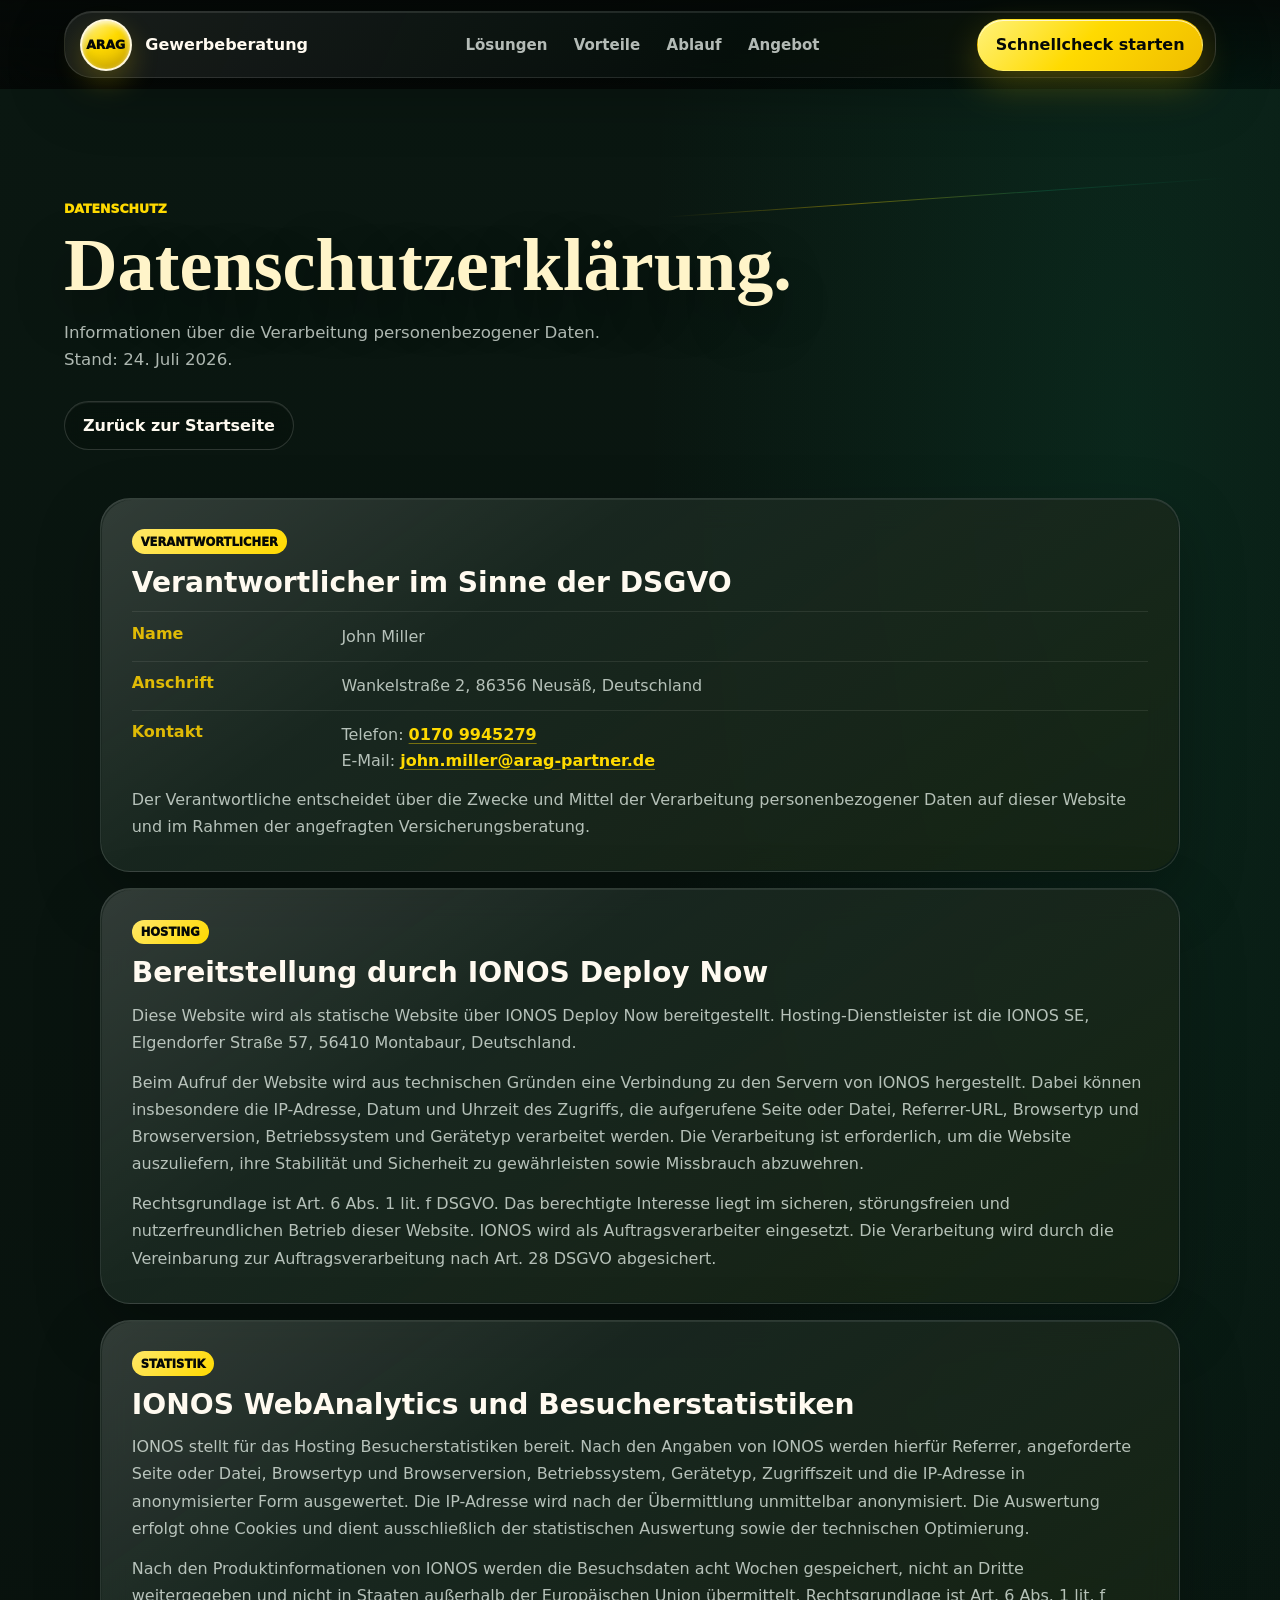
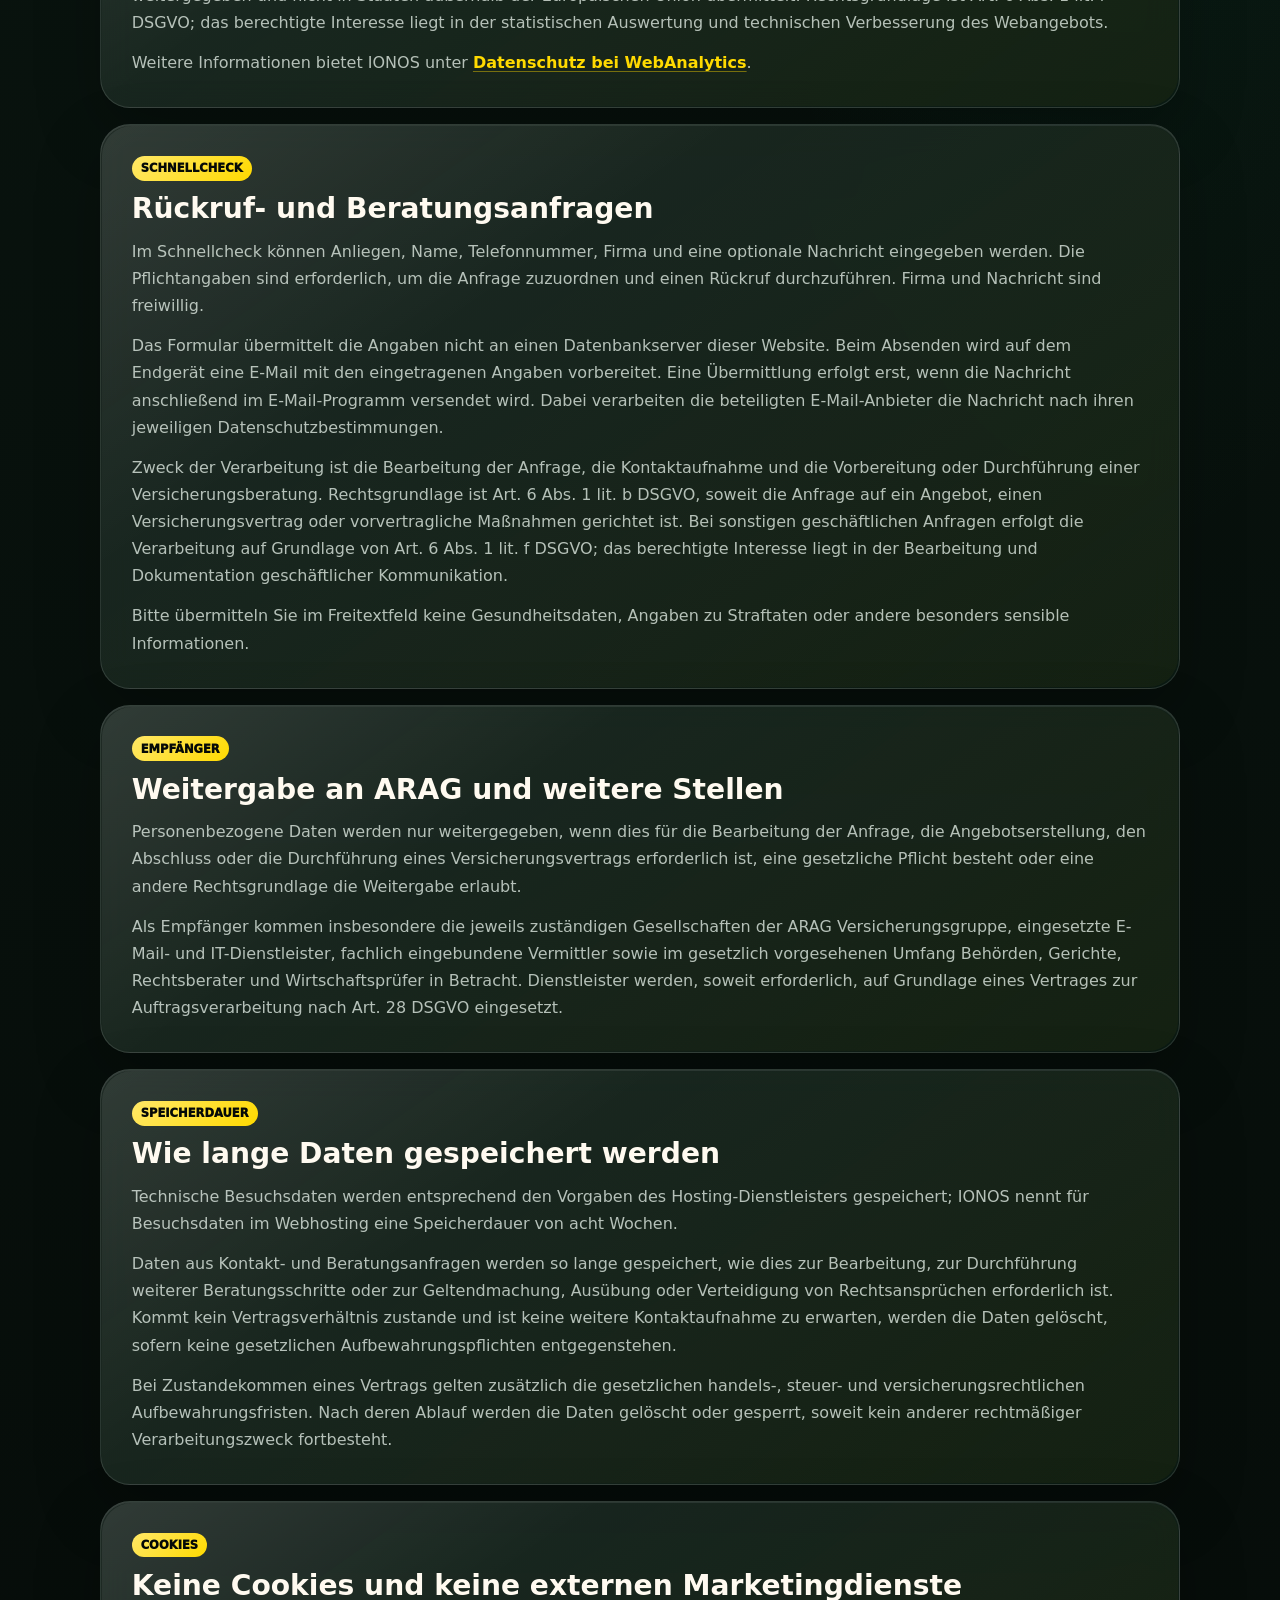
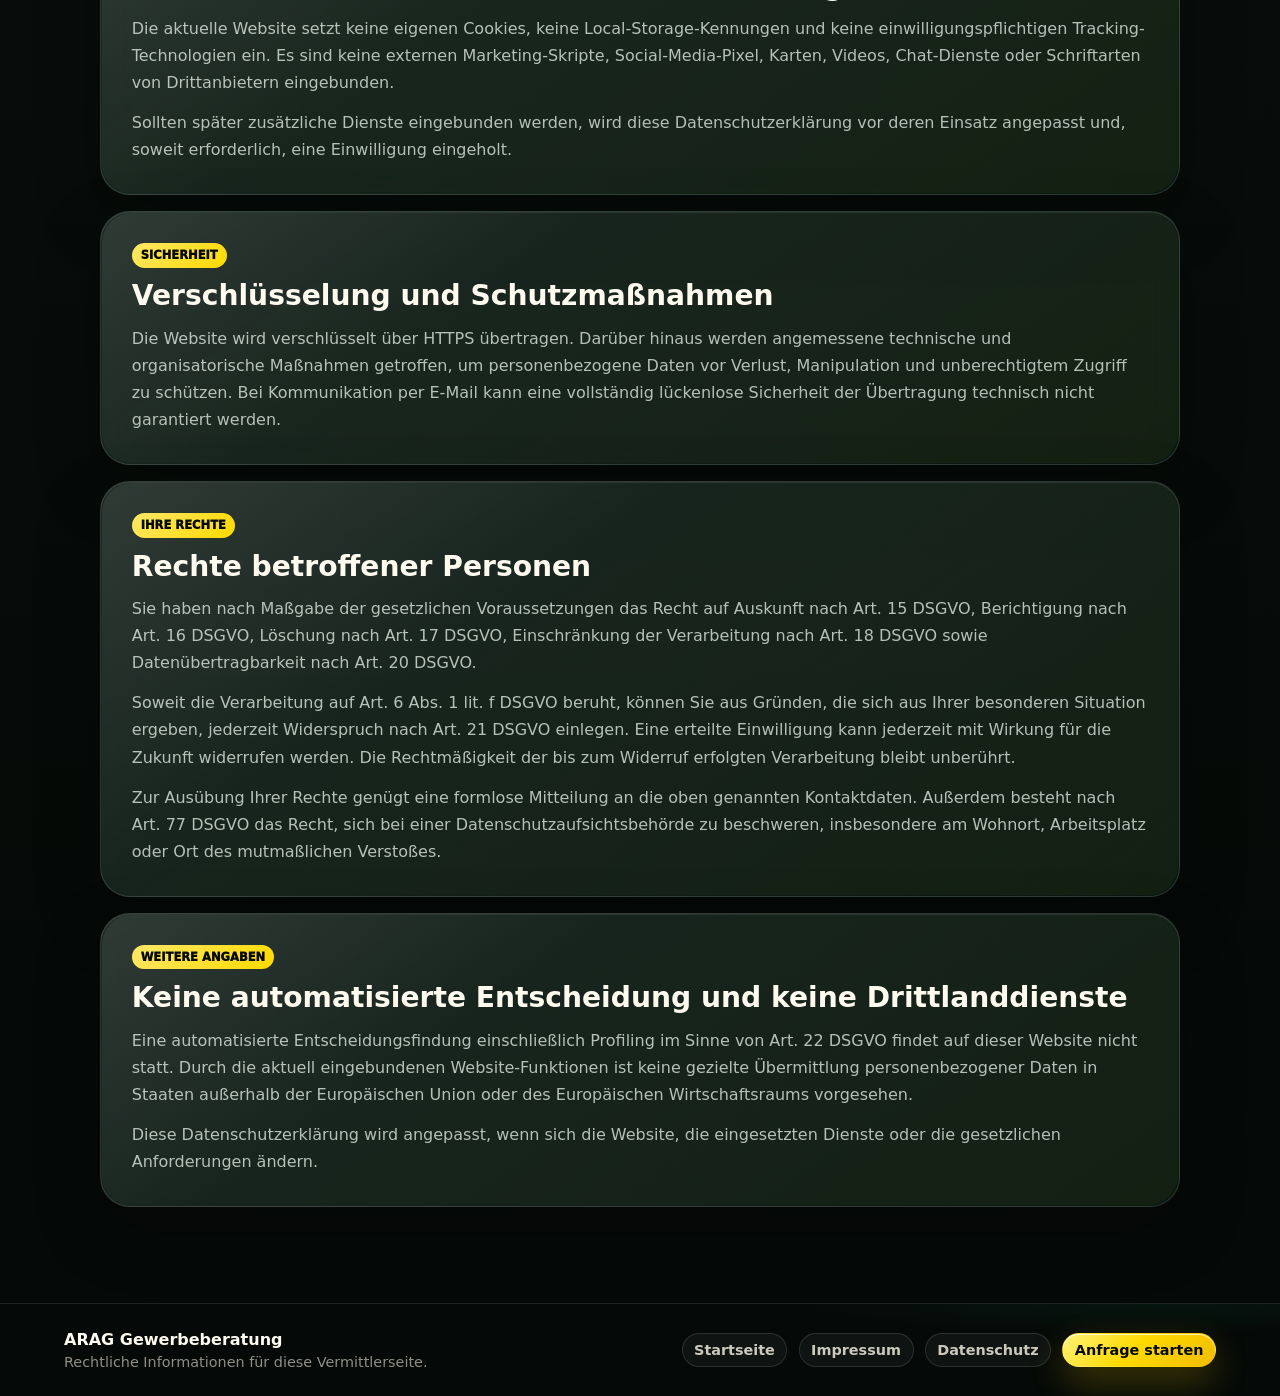
==== commit ac452ac9: "Update legal pages and contact form" ====
--- a/datenschutz.html
+++ b/datenschutz.html
@@ -35,7 +35,7 @@
       <section class="legal-hero" aria-labelledby="legal-title">
         <p class="eyebrow reveal">Datenschutz</p>
         <h1 id="legal-title" class="reveal">Datenschutzerklärung.</h1>
-        <p class="reveal">Transparent, klar und auf das Wesentliche reduziert. Stand: Juli 2026.</p>
+        <p class="reveal">Informationen über die Verarbeitung personenbezogener Daten. Stand: 24. Juli 2026.</p>
         <a class="button ghost reveal" href="index.html#start">Zurück zur Startseite</a>
       </section>
 
@@ -43,40 +43,81 @@
         <div class="legal-shell">
           <article class="legal-card reveal">
             <span class="legal-kicker">Verantwortlicher</span>
-            <h2>Wer für die Datenverarbeitung verantwortlich ist</h2>
+            <h2>Verantwortlicher im Sinne der DSGVO</h2>
             <dl class="legal-list">
-              <div><dt>Name / Unternehmen</dt><dd>[Vorname Nachname / Firma ergänzen]</dd></div>
-              <div><dt>Anschrift</dt><dd>[Straße Hausnummer], [PLZ Ort], Deutschland</dd></div>
-              <div><dt>Kontakt</dt><dd>Telefon: [Telefon ergänzen]<br />E-Mail: [E-Mail ergänzen]</dd></div>
+              <div><dt>Name</dt><dd>John Miller</dd></div>
+              <div><dt>Anschrift</dt><dd>Wankelstraße 2, 86356 Neusäß, Deutschland</dd></div>
+              <div><dt>Kontakt</dt><dd>Telefon: <a class="legal-inline-link" href="tel:+491709945279">0170 9945279</a><br />E-Mail: <a class="legal-inline-link" href="mailto:john.miller@arag-partner.de">john.miller@arag-partner.de</a></dd></div>
             </dl>
+            <p>Der Verantwortliche entscheidet über die Zwecke und Mittel der Verarbeitung personenbezogener Daten auf dieser Website und im Rahmen der angefragten Versicherungsberatung.</p>
           </article>
 
           <article class="legal-card reveal">
-            <span class="legal-kicker">Websitebesuch</span>
-            <h2>Technische Daten und Hosting</h2>
-            <p>Beim Aufruf dieser Website können technisch notwendige Zugriffsdaten verarbeitet werden, zum Beispiel IP-Adresse, Datum und Uhrzeit des Abrufs, aufgerufene Datei, Browsertyp, Betriebssystem und Referrer-URL. Diese Verarbeitung dient der sicheren Bereitstellung der Website.</p>
-            <p>Rechtsgrundlage ist in der Regel Art. 6 Abs. 1 lit. f DSGVO. Empfänger kann der jeweilige Hosting-Anbieter sein, zum Beispiel bei einer Veröffentlichung über Netlify oder einen vergleichbaren Dienst.</p>
+            <span class="legal-kicker">Hosting</span>
+            <h2>Bereitstellung durch IONOS Deploy Now</h2>
+            <p>Diese Website wird als statische Website über IONOS Deploy Now bereitgestellt. Hosting-Dienstleister ist die IONOS SE, Elgendorfer Straße 57, 56410 Montabaur, Deutschland.</p>
+            <p>Beim Aufruf der Website wird aus technischen Gründen eine Verbindung zu den Servern von IONOS hergestellt. Dabei können insbesondere die IP-Adresse, Datum und Uhrzeit des Zugriffs, die aufgerufene Seite oder Datei, Referrer-URL, Browsertyp und Browserversion, Betriebssystem und Gerätetyp verarbeitet werden. Die Verarbeitung ist erforderlich, um die Website auszuliefern, ihre Stabilität und Sicherheit zu gewährleisten sowie Missbrauch abzuwehren.</p>
+            <p>Rechtsgrundlage ist Art. 6 Abs. 1 lit. f DSGVO. Das berechtigte Interesse liegt im sicheren, störungsfreien und nutzerfreundlichen Betrieb dieser Website. IONOS wird als Auftragsverarbeiter eingesetzt. Die Verarbeitung wird durch die Vereinbarung zur Auftragsverarbeitung nach Art. 28 DSGVO abgesichert.</p>
           </article>
 
           <article class="legal-card reveal">
-            <span class="legal-kicker">Rückrufanfrage</span>
-            <h2>Daten aus dem Schnellcheck</h2>
-            <p>Wenn Sie den Schnellcheck nutzen, werden die von Ihnen eingetragenen Angaben verarbeitet: Anliegen, Name, Telefonnummer, Firma und optionale Notiz. Das aktuelle Formular bereitet eine E-Mail-Anfrage über das Mailprogramm vor; eine serverseitige Speicherung durch diese statische Website findet nicht statt.</p>
-            <p>Zweck ist die Bearbeitung Ihrer Anfrage und die Vorbereitung eines persönlichen Beratungsgesprächs. Rechtsgrundlage kann Art. 6 Abs. 1 lit. b DSGVO oder Art. 6 Abs. 1 lit. f DSGVO sein; bei ausdrücklicher Einwilligung zusätzlich Art. 6 Abs. 1 lit. a DSGVO.</p>
+            <span class="legal-kicker">Statistik</span>
+            <h2>IONOS WebAnalytics und Besucherstatistiken</h2>
+            <p>IONOS stellt für das Hosting Besucherstatistiken bereit. Nach den Angaben von IONOS werden hierfür Referrer, angeforderte Seite oder Datei, Browsertyp und Browserversion, Betriebssystem, Gerätetyp, Zugriffszeit und die IP-Adresse in anonymisierter Form ausgewertet. Die IP-Adresse wird nach der Übermittlung unmittelbar anonymisiert. Die Auswertung erfolgt ohne Cookies und dient ausschließlich der statistischen Auswertung sowie der technischen Optimierung.</p>
+            <p>Nach den Produktinformationen von IONOS werden die Besuchsdaten acht Wochen gespeichert, nicht an Dritte weitergegeben und nicht in Staaten außerhalb der Europäischen Union übermittelt. Rechtsgrundlage ist Art. 6 Abs. 1 lit. f DSGVO; das berechtigte Interesse liegt in der statistischen Auswertung und technischen Verbesserung des Webangebots.</p>
+            <p>Weitere Informationen bietet IONOS unter <a class="legal-inline-link" href="https://www.ionos.de/hilfe/datenschutz/datenverarbeitung-durch-ihr-ionos-produktes/webanalytics/" target="_blank" rel="noopener noreferrer">Datenschutz bei WebAnalytics</a>.</p>
+          </article>
+
+          <article class="legal-card reveal">
+            <span class="legal-kicker">Schnellcheck</span>
+            <h2>Rückruf- und Beratungsanfragen</h2>
+            <p>Im Schnellcheck können Anliegen, Name, Telefonnummer, Firma und eine optionale Nachricht eingegeben werden. Die Pflichtangaben sind erforderlich, um die Anfrage zuzuordnen und einen Rückruf durchzuführen. Firma und Nachricht sind freiwillig.</p>
+            <p>Das Formular übermittelt die Angaben nicht an einen Datenbankserver dieser Website. Beim Absenden wird auf dem Endgerät eine E-Mail mit den eingetragenen Angaben vorbereitet. Eine Übermittlung erfolgt erst, wenn die Nachricht anschließend im E-Mail-Programm versendet wird. Dabei verarbeiten die beteiligten E-Mail-Anbieter die Nachricht nach ihren jeweiligen Datenschutzbestimmungen.</p>
+            <p>Zweck der Verarbeitung ist die Bearbeitung der Anfrage, die Kontaktaufnahme und die Vorbereitung oder Durchführung einer Versicherungsberatung. Rechtsgrundlage ist Art. 6 Abs. 1 lit. b DSGVO, soweit die Anfrage auf ein Angebot, einen Versicherungsvertrag oder vorvertragliche Maßnahmen gerichtet ist. Bei sonstigen geschäftlichen Anfragen erfolgt die Verarbeitung auf Grundlage von Art. 6 Abs. 1 lit. f DSGVO; das berechtigte Interesse liegt in der Bearbeitung und Dokumentation geschäftlicher Kommunikation.</p>
+            <p>Bitte übermitteln Sie im Freitextfeld keine Gesundheitsdaten, Angaben zu Straftaten oder andere besonders sensible Informationen.</p>
+          </article>
+
+          <article class="legal-card reveal">
+            <span class="legal-kicker">Empfänger</span>
+            <h2>Weitergabe an ARAG und weitere Stellen</h2>
+            <p>Personenbezogene Daten werden nur weitergegeben, wenn dies für die Bearbeitung der Anfrage, die Angebotserstellung, den Abschluss oder die Durchführung eines Versicherungsvertrags erforderlich ist, eine gesetzliche Pflicht besteht oder eine andere Rechtsgrundlage die Weitergabe erlaubt.</p>
+            <p>Als Empfänger kommen insbesondere die jeweils zuständigen Gesellschaften der ARAG Versicherungsgruppe, eingesetzte E-Mail- und IT-Dienstleister, fachlich eingebundene Vermittler sowie im gesetzlich vorgesehenen Umfang Behörden, Gerichte, Rechtsberater und Wirtschaftsprüfer in Betracht. Dienstleister werden, soweit erforderlich, auf Grundlage eines Vertrages zur Auftragsverarbeitung nach Art. 28 DSGVO eingesetzt.</p>
+          </article>
+
+          <article class="legal-card reveal">
+            <span class="legal-kicker">Speicherdauer</span>
+            <h2>Wie lange Daten gespeichert werden</h2>
+            <p>Technische Besuchsdaten werden entsprechend den Vorgaben des Hosting-Dienstleisters gespeichert; IONOS nennt für Besuchsdaten im Webhosting eine Speicherdauer von acht Wochen.</p>
+            <p>Daten aus Kontakt- und Beratungsanfragen werden so lange gespeichert, wie dies zur Bearbeitung, zur Durchführung weiterer Beratungsschritte oder zur Geltendmachung, Ausübung oder Verteidigung von Rechtsansprüchen erforderlich ist. Kommt kein Vertragsverhältnis zustande und ist keine weitere Kontaktaufnahme zu erwarten, werden die Daten gelöscht, sofern keine gesetzlichen Aufbewahrungspflichten entgegenstehen.</p>
+            <p>Bei Zustandekommen eines Vertrags gelten zusätzlich die gesetzlichen handels-, steuer- und versicherungsrechtlichen Aufbewahrungsfristen. Nach deren Ablauf werden die Daten gelöscht oder gesperrt, soweit kein anderer rechtmäßiger Verarbeitungszweck fortbesteht.</p>
+          </article>
+
+          <article class="legal-card reveal">
+            <span class="legal-kicker">Cookies</span>
+            <h2>Keine Cookies und keine externen Marketingdienste</h2>
+            <p>Die aktuelle Website setzt keine eigenen Cookies, keine Local-Storage-Kennungen und keine einwilligungspflichtigen Tracking-Technologien ein. Es sind keine externen Marketing-Skripte, Social-Media-Pixel, Karten, Videos, Chat-Dienste oder Schriftarten von Drittanbietern eingebunden.</p>
+            <p>Sollten später zusätzliche Dienste eingebunden werden, wird diese Datenschutzerklärung vor deren Einsatz angepasst und, soweit erforderlich, eine Einwilligung eingeholt.</p>
+          </article>
+
+          <article class="legal-card reveal">
+            <span class="legal-kicker">Sicherheit</span>
+            <h2>Verschlüsselung und Schutzmaßnahmen</h2>
+            <p>Die Website wird verschlüsselt über HTTPS übertragen. Darüber hinaus werden angemessene technische und organisatorische Maßnahmen getroffen, um personenbezogene Daten vor Verlust, Manipulation und unberechtigtem Zugriff zu schützen. Bei Kommunikation per E-Mail kann eine vollständig lückenlose Sicherheit der Übertragung technisch nicht garantiert werden.</p>
           </article>
 
           <article class="legal-card reveal">
             <span class="legal-kicker">Ihre Rechte</span>
-            <h2>Auskunft, Löschung und Widerspruch</h2>
-            <p>Sie haben im Rahmen der gesetzlichen Voraussetzungen das Recht auf Auskunft, Berichtigung, Löschung, Einschränkung der Verarbeitung, Datenübertragbarkeit sowie Widerspruch gegen bestimmte Verarbeitungen. Eine erteilte Einwilligung kann jederzeit mit Wirkung für die Zukunft widerrufen werden.</p>
-            <p>Außerdem besteht ein Beschwerderecht bei einer zuständigen Datenschutzaufsichtsbehörde.</p>
+            <h2>Rechte betroffener Personen</h2>
+            <p>Sie haben nach Maßgabe der gesetzlichen Voraussetzungen das Recht auf Auskunft nach Art. 15 DSGVO, Berichtigung nach Art. 16 DSGVO, Löschung nach Art. 17 DSGVO, Einschränkung der Verarbeitung nach Art. 18 DSGVO sowie Datenübertragbarkeit nach Art. 20 DSGVO.</p>
+            <p>Soweit die Verarbeitung auf Art. 6 Abs. 1 lit. f DSGVO beruht, können Sie aus Gründen, die sich aus Ihrer besonderen Situation ergeben, jederzeit Widerspruch nach Art. 21 DSGVO einlegen. Eine erteilte Einwilligung kann jederzeit mit Wirkung für die Zukunft widerrufen werden. Die Rechtmäßigkeit der bis zum Widerruf erfolgten Verarbeitung bleibt unberührt.</p>
+            <p>Zur Ausübung Ihrer Rechte genügt eine formlose Mitteilung an die oben genannten Kontaktdaten. Außerdem besteht nach Art. 77 DSGVO das Recht, sich bei einer Datenschutzaufsichtsbehörde zu beschweren, insbesondere am Wohnort, Arbeitsplatz oder Ort des mutmaßlichen Verstoßes.</p>
           </article>
 
           <article class="legal-card reveal">
-            <span class="legal-kicker">Cookies</span>
-            <h2>Tracking und externe Dienste</h2>
-            <p>Diese Vorlage enthält keine Analyse-Cookies, kein eingebettetes Tracking und keine externen Marketing-Skripte. Falls später Dienste wie Analytics, Pixel, Karten, Videos, Chat-Tools oder Terminbuchung eingebunden werden, muss diese Datenschutzerklärung entsprechend erweitert werden.</p>
-            <p class="legal-note">Bitte die finale Datenschutzerklärung vor Veröffentlichung auf Hosting, E-Mail-Verarbeitung und echte Tools abstimmen.</p>
+            <span class="legal-kicker">Weitere Angaben</span>
+            <h2>Keine automatisierte Entscheidung und keine Drittlanddienste</h2>
+            <p>Eine automatisierte Entscheidungsfindung einschließlich Profiling im Sinne von Art. 22 DSGVO findet auf dieser Website nicht statt. Durch die aktuell eingebundenen Website-Funktionen ist keine gezielte Übermittlung personenbezogener Daten in Staaten außerhalb der Europäischen Union oder des Europäischen Wirtschaftsraums vorgesehen.</p>
+            <p>Diese Datenschutzerklärung wird angepasst, wenn sich die Website, die eingesetzten Dienste oder die gesetzlichen Anforderungen ändern.</p>
           </article>
         </div>
       </section>
--- a/styles.css
+++ b/styles.css
@@ -4617,3 +4617,24 @@
     display: none !important;
   }
 }
+
+.legal-inline-link,
+.consent a {
+  color: var(--forest);
+  font-weight: 850;
+  text-decoration: underline;
+  text-decoration-color: rgba(12, 111, 75, 0.38);
+  text-underline-offset: 0.18em;
+}
+
+.legal-page .legal-inline-link {
+  color: var(--yellow);
+  text-decoration-color: rgba(255, 218, 0, 0.42);
+}
+
+.legal-inline-link:hover,
+.legal-inline-link:focus-visible,
+.consent a:hover,
+.consent a:focus-visible {
+  text-decoration-color: currentColor;
+}
